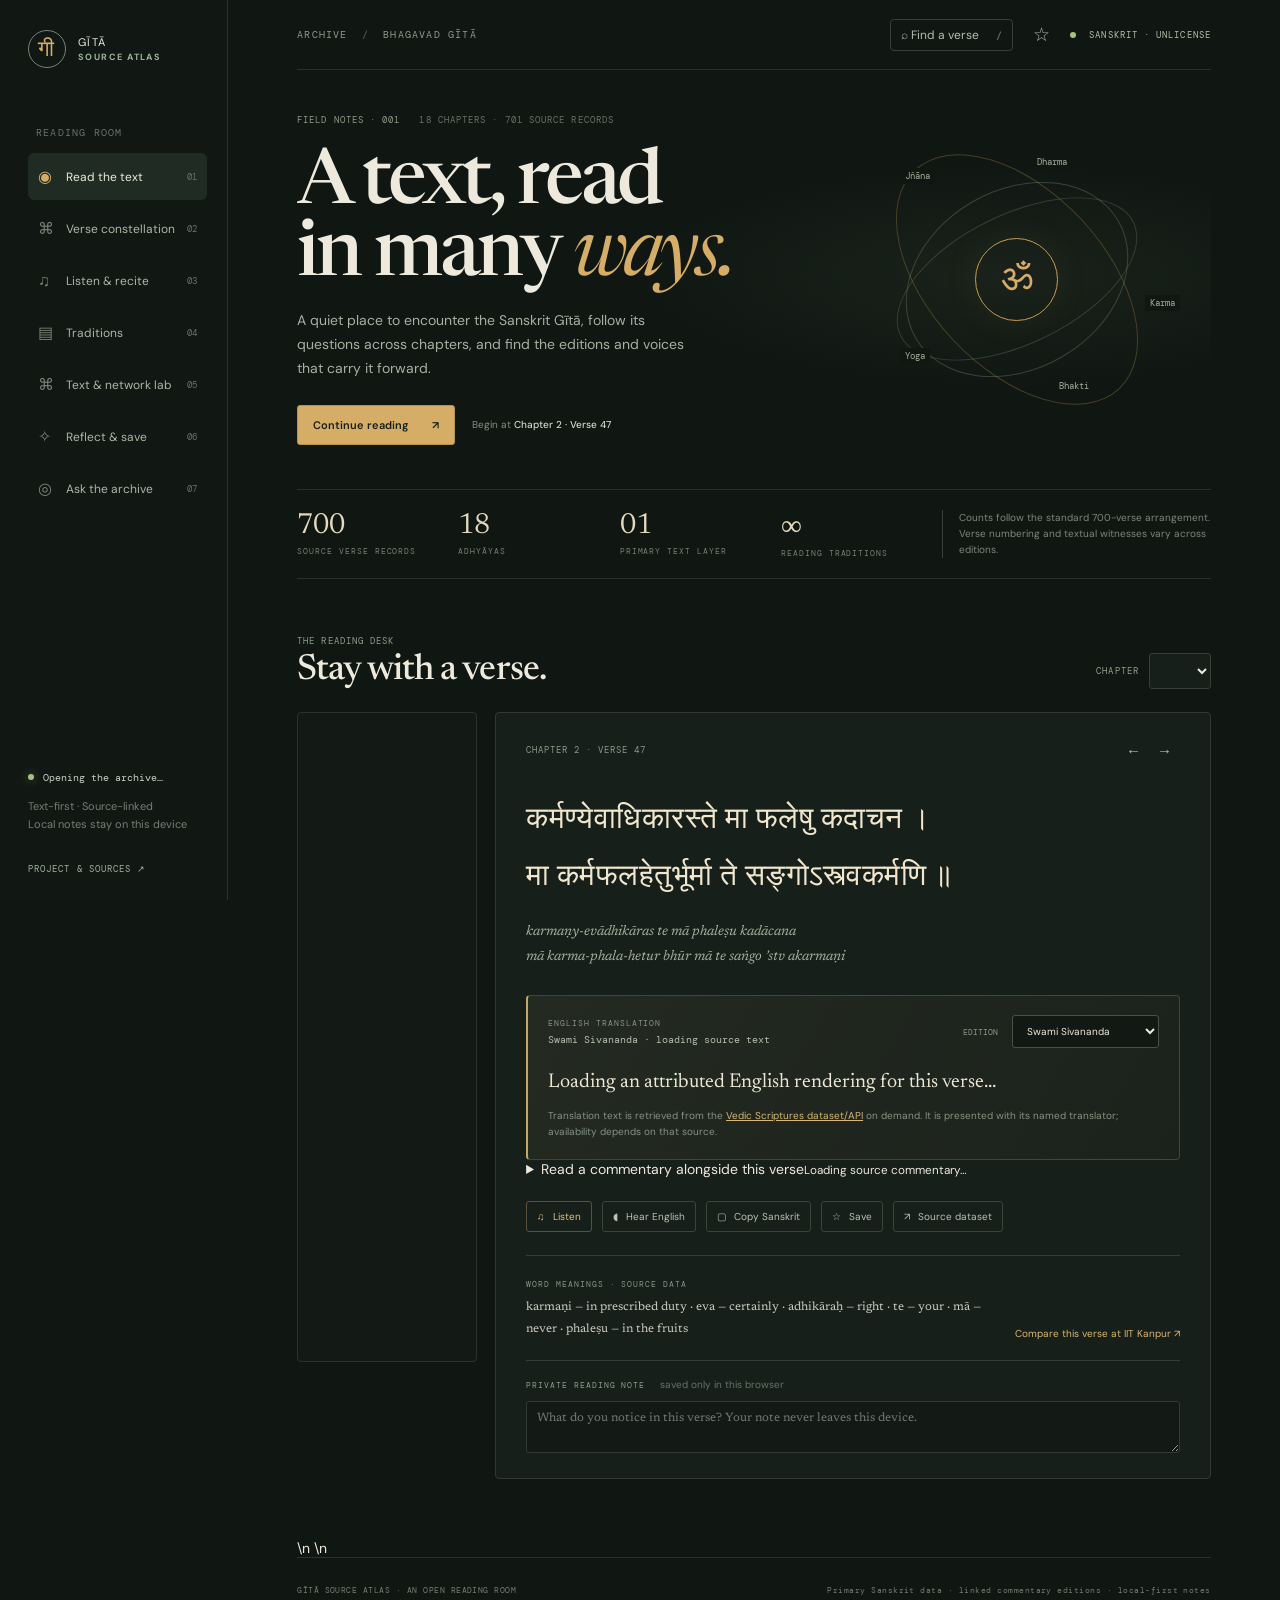
==== index.html @ 74000b76 "Add source-linked commentary alongside verse translations" ====
<!doctype html>
<html lang="en">
<head>
  <meta charset="utf-8"><meta name="viewport" content="width=device-width,initial-scale=1">
  <meta name="theme-color" content="#101713"><meta name="description" content="A source-first, offline-ready reading room for the Bhagavad Gita.">
  <title>Gītā Source Atlas — a reading room for the Bhagavad Gītā</title>
  <link rel="preconnect" href="https://fonts.googleapis.com"><link rel="preconnect" href="https://fonts.gstatic.com" crossorigin>
  <link href="https://fonts.googleapis.com/css2?family=DM+Mono:wght@400;500&family=DM+Sans:wght@400;500;600;700&family=Newsreader:opsz,wght@6..72,400;6..72,500;6..72,600&display=swap" rel="stylesheet">
  <link rel="stylesheet" href="styles.css"><link rel="manifest" href="manifest.webmanifest">
</head>
<body>
  <div class="shell">
    <aside class="rail">
      <a class="brand" href="#top"><span class="brand-mark">गी</span><span>GĪTĀ<br><b>SOURCE ATLAS</b></span></a>
      <div class="rail-caption">READING ROOM</div>
      <nav class="nav" aria-label="Main navigation">
        <button class="nav-item active" data-view="read"><span>◉</span> Read the text <kbd>01</kbd></button>
        <button class="nav-item" data-view="map"><span>⌘</span> Verse constellation <kbd>02</kbd></button>
        <button class="nav-item" data-view="listen"><span>♫</span> Listen & recite <kbd>03</kbd></button>
        <button class="nav-item" data-view="traditions"><span>▤</span> Traditions <kbd>04</kbd></button>
        <button class="nav-item" data-view="lab"><span>⌘</span> Text & network lab <kbd>05</kbd></button><button class="nav-item" data-view="reflect"><span>✧</span> Reflect & save <kbd>06</kbd></button><button class="nav-item" data-view="ask"><span>◎</span> Ask the archive <kbd>07</kbd></button>
      </nav>
      <div class="rail-bottom"><div class="source-status"><span class="status-dot"></span><span id="corpusStatus">Opening the archive…</span></div><p>Text-first · Source-linked<br>Local notes stay on this device</p><a href="https://github.com/ArchivingOut/gita-source-atlas" target="_blank" rel="noreferrer">PROJECT & SOURCES ↗</a></div>
    </aside>
    <main id="top">
      <header class="topbar"><div class="crumb">ARCHIVE <span>/</span> BHAGAVAD GĪTĀ</div><div class="top-actions"><button class="quiet-btn" id="searchOpen">⌕ <span>Find a verse</span><kbd>/</kbd></button><button id="bookmarkTop" class="icon-btn" title="Bookmark verse">☆</button><span class="edition-tag"><i></i> SANSKRIT · UNLICENSE</span></div></header>
      <section class="hero"><div class="hero-copy"><div class="eyebrow"><span>FIELD NOTES · 001</span><span>18 CHAPTERS · 701 SOURCE RECORDS</span></div><h1>A text, read<br>in many <em>ways.</em></h1><p class="intro">A quiet place to encounter the Sanskrit Gītā, follow its questions across chapters, and find the editions and voices that carry it forward.</p><div class="hero-actions"><button class="primary-btn" id="continueBtn">Continue reading <span>↗</span></button><span class="hero-note">Begin at <b>Chapter 2 · Verse 47</b></span></div></div><div class="mandala-wrap" aria-hidden="true"><div class="orbit orbit-a"></div><div class="orbit orbit-b"></div><div class="orbit orbit-c"></div><div class="mandala-core">ॐ</div><span class="orbit-label l1">Dharma</span><span class="orbit-label l2">Yoga</span><span class="orbit-label l3">Karma</span><span class="orbit-label l4">Jñāna</span><span class="orbit-label l5">Bhakti</span></div></section>
      <section class="stats"><div><strong id="verseCount">700</strong><span>SOURCE VERSE RECORDS</span></div><div><strong>18</strong><span>ADHYĀYAS</span></div><div><strong>01</strong><span>PRIMARY TEXT LAYER</span></div><div><strong>∞</strong><span>READING TRADITIONS</span></div><p>Counts follow the standard 700-verse arrangement. Verse numbering and textual witnesses vary across editions.</p></section>
      <section class="workspace view-active" id="view-read"><div class="section-head"><div><div class="eyebrow">THE READING DESK</div><h2>Stay with a verse.</h2></div><div class="select-wrap"><label for="chapterSelect">CHAPTER</label><select id="chapterSelect"></select></div></div>
        <div class="reading-grid"><aside class="verse-list" id="verseList" aria-label="Verses in this chapter"></aside><article class="verse-card"><div class="verse-meta"><span id="verseRef">CHAPTER 2 · VERSE 47</span><div><button id="prevVerse" class="small-arrow" aria-label="Previous verse">←</button><button id="nextVerse" class="small-arrow" aria-label="Next verse">→</button></div></div><div class="verse-sanskrit" id="sanskrit">कर्मण्येवाधिकारस्ते मा फलेषु कदाचन ।<br>मा कर्मफलहेतुर्भूर्मा ते सङ्गोऽस्त्वकर्मणि ॥</div><div class="transliteration" id="transliteration">karmaṇy-evādhikāras te mā phaleṣu kadācana<br>mā karma-phala-hetur bhūr mā te saṅgo ’stv akarmaṇi</div><section class="translation-panel" aria-live="polite"><div class="translation-heading"><div><span class="mini-label">ENGLISH TRANSLATION</span><span id="translationAuthor" class="translation-author">Swami Sivananda · loading source text</span></div><label class="translation-select-label" for="translationSelect">EDITION</label><select id="translationSelect" aria-label="English translation edition"><option value="siva">Swami Sivananda</option><option value="gambir">Swami Gambirananda</option><option value="purohit">Purohit Swami</option><option value="san">S. Sankaranarayan</option><option value="adi">Swami Adidevananda</option><option value="raman">Sri Ramanuja</option><option value="sankar">Sri Shankaracharya</option></select></div><p id="englishTranslation" class="english-translation">Loading an attributed English rendering for this verse…</p><p class="translation-credit">Translation text is retrieved from the <a href="https://github.com/vedicscriptures/bhagavad-gita" target="_blank" rel="noreferrer">Vedic Scriptures dataset/API</a> on demand. It is presented with its named translator; availability depends on that source.</p></section><details class="commentary-panel"><summary><span>Read a commentary alongside this verse</span><small id="commentaryAuthor">Loading source commentary…</small></summary><div id="commentaryText" class="commentary-text">Commentary is loaded from the selected translator’s source record when available.</div></details><div class="verse-tools"><button id="listenVerse" class="tool-btn">♫ <span>Listen</span></button><button id="readEnglish" class="tool-btn">◖ <span>Hear English</span></button><button id="copyVerse" class="tool-btn">▢ <span>Copy Sanskrit</span></button><button id="verseBookmark" class="tool-btn">☆ <span>Save</span></button><a id="sourceVerse" href="https://github.com/gita/gita" target="_blank" rel="noreferrer" class="tool-btn">↗ <span>Source dataset</span></a></div><div class="verse-divider"></div><div class="verse-lower"><div><div class="mini-label">WORD MEANINGS · SOURCE DATA</div><div id="wordMeanings" class="word-meanings">karmaṇi — in prescribed duty · eva — certainly · adhikāraḥ — right · te — your · mā — never · phaleṣu — in the fruits</div></div><a id="compareVerse" class="text-link" href="https://heritage.iitk.ac.in/SBG/2.47" target="_blank" rel="noreferrer">Compare this verse at IIT Kanpur ↗</a></div><div class="note-box"><label for="journal">PRIVATE READING NOTE <span>saved only in this browser</span></label><textarea id="journal" placeholder="What do you notice in this verse? Your note never leaves this device."></textarea></div></article></div>
      </section>
      <section class="workspace" id="view-map"><div class="section-head"><div><div class="eyebrow">A GUIDE, NOT A CLAIM</div><h2>Follow the conversation.</h2></div><div class="map-legend"><i></i> chapter <b></b> selected verse <span>dots preserve source order; no inferred themes</span></div></div><div class="map-panel"><svg id="constellation" viewBox="0 0 900 600" role="img" aria-label="Interactive map of the Gita's eighteen chapters and every loaded verse record"></svg><div class="map-caption"><span>ALL SOURCE VERSE RECORDS · ORDERED BY CHAPTER</span><span>Choose a dot to open that verse</span></div></div><div class="map-cards" id="chapterCards"></div></section>
      <section class="workspace" id="view-listen"><div class="section-head"><div><div class="eyebrow">RECITATION DESK</div><h2>Hear the verse.</h2></div><span class="external-note">Recitations open at their source. Gītā Source Atlas does not rehost recordings.</span></div><div class="listen-layout"><div class="audio-card"><div class="audio-glyph">♫</div><div><div class="mini-label">CURRENT SELECTION · ORIGINAL SANSKRIT RECITATION</div><h3 id="audioHeading">Bhagavad Gītā · 2.47</h3><p id="audioStatus">Audio streams from the cited recitation host; it is not stored in this archive.</p><audio id="verseAudio" controls preload="none" aria-label="Listen to this Bhagavad Gita verse"></audio></div><a id="audioLink" class="primary-btn" target="_blank" rel="noreferrer">Open recitation source ↗</a></div><div class="listen-options"><div><span class="eyebrow">PER-VERSE AUDIO</span><p>Open the verse page at Holy Bhagavad Gita to access its recitation.</p><a id="holyAudio" target="_blank" rel="noreferrer">Open source verse ↗</a></div><div><span class="eyebrow">RECITATION IN YOUR BROWSER</span><p>Use device speech synthesis for a Sanskrit text reading. Pronunciation depends on your installed voice.</p><button id="speakBtn" class="text-link">Read selected Sanskrit aloud ↗</button></div><div><span class="eyebrow">MANTRA & CHANTING</span><p>Mantra collections belong to specific recitation traditions. Explore recordings and catalogues with source attribution.</p><a href="https://archive.org/search?query=bhagavad+gita+recitation" target="_blank" rel="noreferrer">Search Internet Archive ↗</a></div></div></div></section>
      <section class="workspace" id="view-lab">
        <div class="section-head"><div><div class="eyebrow">DIGITAL HUMANITIES · SOURCE DATA</div><h2>Explore the text as data.</h2></div><span class="external-note">Reproducible counts from the archived Sanskrit transcription. Segmentation is computational; it does not replace philological review.</span></div>
        <div class="lab-intro"><div><span class="mini-label">SEARCH THE FULL CORPUS</span><label class="lab-search"><span>⌕</span><input id="labSearch" placeholder="Search Sanskrit, transliteration, or word gloss" autocomplete="off"><select id="labField" aria-label="Search field"><option value="all">All fields</option><option value="sanskrit">Sanskrit</option><option value="transliteration">Transliteration</option><option value="gloss">Word gloss</option></select></label><div id="labResults" class="lab-results" aria-live="polite"></div></div><div class="lab-method"><span class="mini-label">WHAT THESE COUNTS MEAN</span><p>Search checks source Sanskrit, transliteration, and supplied word-meaning fields by exact substring. This chart counts source dictionary headwords before the dash in each supplied gloss entry; it is not an independently lemmatized frequency list. Chapter bars count archived records exactly. No sandhi splitting or inferred grammatical labels are applied.</p><a href="https://sanskrit.uohyd.ac.in/scl/GOLD_DATA/" target="_blank" rel="noreferrer">Explore the University of Hyderabad Sanskrit GOLD data ↗</a></div></div>
        <div class="lab-grid"><article class="lab-card"><div class="mini-label">CORPUS PROFILE · SOURCE VERSE RECORDS</div><div id="chapterBars" class="chapter-bars" role="img" aria-label="Bar chart of source verse records by chapter"></div><div class="lab-footnote">Verse record counts follow gita/gita snapshot; the 13th chapter includes 35 separately numbered records.</div></article><article class="lab-card"><div class="mini-label">FREQUENT SOURCE WORD HEADWORDS</div><div id="termCloud" class="term-cloud"></div><div class="lab-footnote">Based on the source's supplied word meanings; not a Sanskrit lemma frequency list.</div></article></div>
        <div class="section-head network-heading"><div><div class="eyebrow">CURATED READING PATHS</div><h2>A network you can inspect.</h2></div><span class="external-note">Select a concept or verse. Theme-to-verse links are editorial discovery aids.</span></div>
        <div class="network-panel"><svg id="readingNetwork" viewBox="0 0 1000 620" role="img" aria-label="Interactive network of ten reading concepts and linked verse references"></svg><div id="networkDetail" class="network-detail">Choose a concept node to see its linked verses.</div></div>
        <div class="archive-guide"><div class="mini-label">RESEARCH GATEWAYS · OPEN AT THEIR STEWARD</div><div class="archive-guide-grid">
<a href="./data/corpus.json" download><b>Download the complete text snapshot</b><span>701 source records plus chapter metadata as UTF-8 JSON ↓</span></a>
<a href="https://heritage.iitk.ac.in/gitasupersite" target="_blank" rel="noreferrer"><b>Heritage · IIT Kanpur</b><span>Comparative readings, commentaries, translations, scripts and recitations ↗</span></a>
<a href="https://gretil.sub.uni-goettingen.de/" target="_blank" rel="noreferrer"><b>GRETIL · Göttingen</b><span>Machine-readable Sanskrit and Indological e-text catalogue ↗</span></a>
<a href="https://sanskrit.uohyd.ac.in/scl/GOLD_DATA/" target="_blank" rel="noreferrer"><b>Sanskrit GOLD · Hyderabad</b><span>Linguistic annotations and research data for computational study ↗</span></a>
<a href="https://www.uccik.in/" target="_blank" rel="noreferrer"><b>UCCIK · manuscript catalogue</b><span>Searchable union catalogue for Indian knowledge manuscripts ↗</span></a>
<a href="https://ignca.gov.in/online-digital-resources/manuscripts/" target="_blank" rel="noreferrer"><b>IGNCA · manuscript resources</b><span>Catalogue entry point; identify each collection and shelfmark ↗</span></a>
<a href="https://media.unesco.org/sites/default/files/webform/mow001/bhagavadgita-five-select-manuscripts-in-sarada-script.pdf" target="_blank" rel="noreferrer"><b>Śāradā witnesses · UNESCO dossier</b><span>Five selected manuscript witnesses and access notes ↗</span></a>
</div><div class="nlp-links"><span>HYDERABAD SANSKRIT COMPUTATIONAL RESOURCES · EXTERNAL DATA</span><a href="https://sanskrit.uohyd.ac.in/scl/GOLD_DATA/tagged_data.html" target="_blank" rel="noreferrer">POS-tagged corpus and guidelines ↗</a><a href="https://sanskrit.uohyd.ac.in/scl/GOLD_DATA/Dependency.tgz" target="_blank" rel="noreferrer">Dependency analysis package ↗</a><a href="https://sanskrit.uohyd.ac.in/scl/GOLD_DATA/POS.tgz" target="_blank" rel="noreferrer">Part-of-speech package ↗</a><a href="https://sanskrit.uohyd.ac.in/scl/GOLD_DATA/samAsa_WX.txt" target="_blank" rel="noreferrer">Compound (samāsa) data ↗</a><a href="https://sanskrit.uohyd.ac.in/scl/GOLD_DATA/Sandhi_split_parallel_data.txt" target="_blank" rel="noreferrer">Sandhi split parallel data ↗</a></div><p>External datasets may cover more than the Gītā. Check each resource’s text inventory and rights before reuse; no external linguistic annotation is merged into this transcription. Catalogue links are discovery tools, not claims that this project inspected or digitized every witness.</p></div>
      </section>
      <section class="workspace" id="view-traditions"><div class="section-head"><div><div class="eyebrow">EDITION & COMMENTARY PORTALS</div><h2>Read beside other readers.</h2></div><span class="external-note">Linked sources retain their own texts, editorial choices and rights.</span></div><div class="tradition-grid"><a class="tradition-card featured" href="https://heritage.iitk.ac.in/gitasupersite" target="_blank" rel="noreferrer"><span class="card-index">01 / TEXT + COMMENTARY</span><h3>Gītā Supersite</h3><p>IIT Kanpur’s comparative reading environment for Sanskrit text, translations, commentaries and recitation resources.</p><span class="card-link">Visit source ↗</span></a><a class="tradition-card" href="https://github.com/gita/gita" target="_blank" rel="noreferrer"><span class="card-index">02 / OPEN DATA</span><h3>The Gita Initiative</h3><p>Primary Sanskrit verse, transliteration and word meanings. The repository declares the Unlicense for its data.</p><span class="card-link">Inspect dataset ↗</span></a><a class="tradition-card" id="compareTradition" href="https://heritage.iitk.ac.in/SBG/2.47" target="_blank" rel="noreferrer"><span class="card-index">03 / VERSE VIEW</span><h3>Compare this verse</h3><p>Open a verse-level view at the Gītā Supersite. Check the selected verse and available editions there.</p><span class="card-link">Open selected verse ↗</span></a><div class="tradition-card source-note"><span class="card-index">ARCHIVE PRINCIPLE</span><h3>Provenance before paraphrase.</h3><p>Modern translations and commentaries are not copied here without a clear reuse license. Links preserve access to the edition as published by its steward.</p><span class="card-link">Read the source policy in README →</span></div></div><div class="lineage-strip"><span>TEXTUAL NOTE</span><p>The standard Gītā has 700 verses in 18 chapters. Manuscript traditions and printed editions may differ in readings, verse divisions, and numbering. This site presents the dataset’s reading with its source identifier; it does not claim to establish a critical edition.</p></div></section>
      <section class="workspace" id="view-reflect"><div class="section-head"><div><div class="eyebrow">YOUR PRIVATE STUDY SPACE</div><h2>Return to what stayed with you.</h2></div><span class="external-note">Notes and bookmarks live in this browser only.</span></div><div class="reflect-grid"><article class="reflect-card"><span class="mini-label">SAVED VERSES</span><div id="savedVerses" class="saved-verses"></div></article><article class="reflect-card reflect-prompt"><span class="mini-label">A PLACE TO BEGIN</span><h3>What question are you carrying?</h3><p>Open a verse, save it, and write a note beside the Sanskrit and its English translation. Your entries are stored locally on this device.</p><button class="primary-btn" data-view="read">Return to the reading desk ↗</button></article></div></section>\n      <section class="workspace" id="view-ask"><div class="section-head"><div><div class="eyebrow">SOURCE-BOUND CONCORDANCE</div><h2>Ask the archive.</h2></div><span class="external-note">Matches Sanskrit, IAST and source word glosses. Results cite verse references; this tool does not invent answers.</span></div><div class="ask-panel"><label for="askInput" class="mini-label">SEARCH A QUESTION OR CONCEPT</label><form id="askForm"><input id="askInput" placeholder="Try: action, grief, duty, आत्मा, or karma" autocomplete="off"><button class="primary-btn">Find passages ↗</button></form><div id="askResults" class="ask-results" aria-live="polite"><p>Enter a word or phrase to find matching source passages across all 701 records.</p></div><div class="ask-method"><b>How this works</b><span>Transparent lexical retrieval over the archived Sanskrit transcription, its transliteration and the dataset’s supplied glosses. This is not a generative answer or a substitute for commentary.</span></div></div></section>\n      <footer><span>GĪTĀ SOURCE ATLAS · AN OPEN READING ROOM</span><span>Primary Sanskrit data · linked commentary editions · local-first notes</span></footer>
    </main>
  </div>
  <dialog id="searchDialog"><form method="dialog"><button class="close-dialog" aria-label="Close">×</button><label for="searchInput" class="eyebrow">FIND A VERSE · e.g. 2.47</label><input id="searchInput" placeholder="Chapter.Verse or Sanskrit phrase" autocomplete="off"><div id="searchResults"></div><p>Type a chapter and verse, or search the Sanskrit corpus.</p></form></dialog>
  <script src="app.js"></script>
</body></html>
---- styles.css ----
:root{--bg:#101713;--panel:#171f1a;--panel2:#1d2821;--ink:#ede9dd;--muted:#9b9c89;--faint:#626d60;--line:#344036;--gold:#d5ad67;--sage:#9eb49b;--serif:'Newsreader',Georgia,serif;--sans:'DM Sans',sans-serif;--mono:'DM Mono',monospace}*{box-sizing:border-box}body{margin:0;background:var(--bg);color:var(--ink);font-family:var(--sans);font-size:14px}.shell{max-width:1600px;margin:auto;min-height:100vh}.rail{position:fixed;top:0;bottom:0;width:228px;border-right:1px solid #29332b;padding:30px 20px 24px 28px;display:flex;flex-direction:column;background:#111814;z-index:3}.brand{display:flex;gap:12px;align-items:center;color:var(--ink);text-decoration:none;font-size:11px;line-height:1.3;letter-spacing:.13em}.brand b{font-size:9px;color:var(--sage);letter-spacing:.16em}.brand-mark{display:grid;place-items:center;width:38px;height:38px;border:1px solid #76846e;border-radius:50%;font:22px var(--serif);color:var(--gold)}.rail-caption,.eyebrow,.mini-label,.card-index,.crumb,.edition-tag,.map-caption,.stats span,.rail-bottom>a,.note-box label,.select-wrap label,.lineage-strip>span{font:10px var(--mono);letter-spacing:.12em;color:var(--muted)}.rail-caption{margin:58px 0 14px 8px;color:#657467}.nav{display:grid;gap:5px}.nav-item{border:0;background:transparent;color:#adb5a8;text-align:left;padding:13px 10px;border-radius:6px;display:flex;align-items:center;gap:11px;font:12px var(--sans);cursor:pointer}.nav-item>span{font-size:16px;width:17px;color:#758474}.nav-item kbd{margin-left:auto;color:#687367;font:9px var(--mono)}.nav-item.active,.nav-item:hover{background:#202b23;color:var(--ink)}.nav-item.active>span{color:var(--gold)}.rail-bottom{margin-top:auto}.source-status{display:flex;gap:9px;align-items:center;color:#c8d0c4;font:10px var(--mono)}.status-dot{width:6px;height:6px;background:#a7c181;border-radius:50%;box-shadow:0 0 10px #a7c18177}.rail-bottom p{font:11px/1.7 var(--sans);color:#747f73;margin:13px 0 24px}.rail-bottom>a{font-size:9px;color:var(--sage);text-decoration:none}main{margin-left:228px;padding:0 5.4% 0}.topbar{height:70px;display:flex;align-items:center;justify-content:space-between;border-bottom:1px solid #29332b}.crumb{color:#8e9a8d}.crumb span{padding:0 7px;color:#59645a}.top-actions{display:flex;align-items:center;gap:14px}.quiet-btn,.icon-btn,.small-arrow,.tool-btn{background:none;border:0;color:#b4bcaf;cursor:pointer}.quiet-btn{font:12px var(--sans);padding:7px 10px;border:1px solid var(--line);border-radius:4px}.quiet-btn kbd{margin-left:17px;color:#798476;font:10px var(--mono)}.icon-btn{font-size:19px}.edition-tag{font-size:9px;color:#b5bea9}.edition-tag i{display:inline-block;width:6px;height:6px;border-radius:50%;background:#a7c181;margin-right:7px}.hero{min-height:365px;display:grid;grid-template-columns:1.15fr .85fr;align-items:center;border-bottom:1px solid #29332b;position:relative;overflow:hidden}.hero-copy{padding:44px 0 44px}.eyebrow{font-size:9px;color:#8d9a89}.hero .eyebrow{display:flex;gap:19px}.hero .eyebrow span+span{color:#657466}.hero h1{font:500 clamp(48px,6vw,77px)/.94 var(--serif);letter-spacing:-.04em;margin:23px 0 16px}.hero h1 em{color:var(--gold);font-weight:400}.intro{max-width:390px;color:#a7afa1;font:14px/1.7 var(--sans)}.hero-actions{display:flex;align-items:center;gap:17px;margin-top:24px}.primary-btn{display:inline-flex;gap:24px;align-items:center;padding:12px 15px;border:1px solid #b79151;background:var(--gold);color:#172017;text-decoration:none;font:600 11px var(--sans);cursor:pointer;border-radius:3px}.hero-note{font-size:10px;color:#859080}.hero-note b{color:#d6d6c8;font-weight:500}.mandala-wrap{height:310px;position:relative;display:grid;place-items:center}.orbit{position:absolute;border:1px solid #65745d66;border-radius:50%;transform:rotate(-26deg)}.orbit-a{width:260px;height:130px}.orbit-b{width:300px;height:177px;transform:rotate(47deg);border-color:#b18c4a55}.orbit-c{width:180px;height:235px;transform:rotate(60deg);border-color:#83967a55}.mandala-core{display:grid;place-items:center;width:83px;height:83px;border:1px solid #c49b58;border-radius:50%;color:var(--gold);font:38px var(--serif);box-shadow:0 0 38px #c59c4b12}.orbit-label{position:absolute;font:9px var(--mono);color:#a6ae98;background:var(--bg);padding:2px 5px}.l1{top:30px;left:54%}.l2{top:72%;left:20%}.l3{top:55%;right:8%}.l4{top:14%;left:20%}.l5{bottom:13%;right:30%}.stats{min-height:89px;display:grid;grid-template-columns:repeat(4,1fr) 1.8fr;align-items:center;border-bottom:1px solid #29332b;gap:12px}.stats>div{display:grid;gap:5px}.stats strong{font:26px var(--serif);color:#e4d9bd}.stats span{font-size:8px;color:#748072}.stats p{font:10px/1.6 var(--sans);color:#7c877a;border-left:1px solid var(--line);padding-left:16px}.workspace{display:none;padding:56px 0 60px}.workspace.view-active{display:block}.section-head{display:flex;align-items:end;justify-content:space-between;margin-bottom:23px}.section-head h2{font:500 36px var(--serif);letter-spacing:-.025em;margin:6px 0 0}.select-wrap{display:flex;align-items:center;gap:10px}.select-wrap label{font-size:9px}.select-wrap select{background:var(--panel);color:var(--ink);border:1px solid var(--line);padding:9px 30px 9px 10px;font:11px var(--sans);border-radius:3px}.reading-grid{display:grid;grid-template-columns:180px minmax(0,1fr);gap:18px}.verse-list{max-height:650px;overflow:auto;border:1px solid #29332b;border-radius:4px;padding:7px;background:#131a15}.verse-list button{display:flex;justify-content:space-between;width:100%;border:0;background:none;color:#a0a99a;text-align:left;padding:9px 10px;font:11px var(--mono);cursor:pointer;border-radius:3px}.verse-list button:hover,.verse-list button.active{background:#253126;color:var(--gold)}.verse-list button small{font:9px var(--sans);color:#748072}.verse-card{padding:25px 30px;background:var(--panel);border:1px solid #303a31;border-radius:4px}.verse-meta{display:flex;justify-content:space-between;align-items:center;font:9px var(--mono);letter-spacing:.11em;color:#8b9988}.small-arrow{font-size:15px;padding:4px 8px}.verse-sanskrit{font:30px/1.9 var(--serif);color:#f1e7cf;margin:30px 0 13px;letter-spacing:.015em}.transliteration{font:italic 14px/1.8 var(--serif);color:#a5b19e}.verse-tools{display:flex;flex-wrap:wrap;gap:10px;margin-top:23px}.tool-btn{font:10px var(--sans);padding:8px 10px;border:1px solid #3a4439;text-decoration:none;border-radius:3px;color:#bac3b4}.tool-btn:first-child{color:#dfc17e;border-color:#5c5039}.tool-btn span{margin-left:5px}.verse-divider{border-top:1px solid #333d34;margin:23px 0}.verse-lower{display:flex;justify-content:space-between;gap:20px;align-items:end}.mini-label{font-size:8px;color:#879384}.word-meanings{font:12px/1.8 var(--serif);color:#c7c9bb;margin-top:8px}.text-link{border:0;background:none;color:#dbb76f;font:10px var(--sans);cursor:pointer;text-decoration:none;white-space:nowrap}.note-box{border-top:1px solid #333d34;margin-top:20px;padding-top:17px}.note-box label{display:block;font-size:8px;color:#8e9b8b}.note-box label span{font:10px var(--sans);letter-spacing:0;color:#667367;margin-left:9px}.note-box textarea{display:block;resize:vertical;width:100%;min-height:52px;margin-top:10px;background:#131a15;border:1px solid #303b31;border-radius:3px;padding:10px;color:#e8e2d5;font:12px var(--serif)}.map-legend{font:9px var(--mono);color:#8d9a89}.map-legend i,.map-legend b{display:inline-block;width:6px;height:6px;border-radius:50%;background:#9ead91;margin:0 5px}.map-legend b{background:var(--gold)}.map-legend span{margin-left:8px;color:#667367}.map-panel{border:1px solid #303a31;background:radial-gradient(ellipse at 50% 50%,#26342a,#151d17 65%);border-radius:4px;padding:10px}.map-panel svg{width:100%;height:auto;min-height:260px}.map-caption{display:flex;justify-content:space-between;padding:9px 12px 4px;font-size:8px}.chapter-node{cursor:pointer}.chapter-node circle{fill:#26362a;stroke:#8da080;stroke-width:1.2;transition:.2s}.chapter-node:hover circle,.chapter-node.selected circle{fill:#a7834a;stroke:#e1c481;stroke-width:2}.chapter-node text{fill:#e7e6d8;font:10px var(--mono);text-anchor:middle;dominant-baseline:middle;pointer-events:none}.map-edge{stroke:#71806a;stroke-opacity:.25;stroke-width:1}.map-cards{display:grid;grid-template-columns:repeat(6,1fr);gap:8px;margin-top:12px}.map-cards button{background:#19221b;border:1px solid #303a31;color:#c3cabc;padding:11px 10px;text-align:left;cursor:pointer;font:10px/1.5 var(--sans)}.map-cards button b{display:block;font:16px var(--serif);color:var(--gold)}.external-note{max-width:285px;text-align:right;font:10px/1.5 var(--sans);color:#778477}.listen-layout{border:1px solid var(--line);background:var(--panel);padding:25px;border-radius:4px}.audio-card{display:grid;grid-template-columns:70px 1fr auto;gap:20px;align-items:center;padding-bottom:24px;border-bottom:1px solid var(--line)}.audio-glyph{width:58px;height:58px;border:1px solid #98804e;border-radius:50%;display:grid;place-items:center;font:24px var(--serif);color:var(--gold)}.audio-card h3{font:24px var(--serif);margin:6px 0}.audio-card p,.listen-options p{font:11px/1.6 var(--sans);color:#929d8e;margin:6px 0}.audio-card .primary-btn{white-space:nowrap}.listen-options{display:grid;grid-template-columns:repeat(3,1fr);gap:25px;padding-top:22px}.listen-options a{display:inline-block;margin-top:12px;color:#d1b678;font:10px var(--sans);text-decoration:none}.tradition-grid{display:grid;grid-template-columns:repeat(2,1fr);gap:12px}.tradition-card{min-height:205px;background:var(--panel);border:1px solid #303a31;border-radius:4px;padding:21px;text-decoration:none;color:var(--ink);display:flex;flex-direction:column}.tradition-card.featured{border-color:#766341;background:linear-gradient(140deg,#282b20,#1a211a)}.card-index{font-size:8px;color:#a58e60}.tradition-card h3{font:26px var(--serif);margin:16px 0 5px}.tradition-card p{font:12px/1.7 var(--sans);color:#9ca597;max-width:420px;margin:0}.card-link{margin-top:auto;padding-top:16px;font:10px var(--mono);color:#d6b56f}.source-note{background:#141b16}.source-note h3{font-size:23px}.lineage-strip{margin-top:18px;border-left:2px solid #9c8149;padding:5px 16px;display:grid;grid-template-columns:130px 1fr;align-items:start}.lineage-strip>span{padding-top:3px;color:#c1a566;font-size:8px}.lineage-strip p{margin:0;font:12px/1.7 var(--serif);color:#a8afa2}footer{border-top:1px solid #29332b;min-height:64px;display:flex;align-items:center;justify-content:space-between;font:8px var(--mono);letter-spacing:.06em;color:#737f72}dialog{width:min(560px,90vw);margin:15vh auto 0;background:#1b241d;color:var(--ink);border:1px solid #53604f;border-radius:5px;padding:28px;box-shadow:0 30px 120px #000b}dialog::backdrop{background:#050906cc;backdrop-filter:blur(4px)}.close-dialog{float:right;border:0;background:none;color:#d6c9ac;font-size:24px;cursor:pointer}#searchInput{display:block;margin-top:15px;width:100%;background:#111814;color:var(--ink);border:1px solid #424d41;padding:13px;font:14px var(--sans)}#searchResults{max-height:280px;overflow:auto}#searchResults button{width:100%;background:none;border:0;border-bottom:1px solid #343e34;color:#ddd;text-align:left;padding:12px;cursor:pointer;font:12px var(--serif)}dialog form>p{font:10px var(--sans);color:#869083}@media(max-width:1000px){main{padding:0 4%}.rail{width:190px;padding-left:18px}.brand{font-size:10px}main{margin-left:190px}.hero{grid-template-columns:1fr .7fr}.mandala-wrap{transform:scale(.8)}.stats{grid-template-columns:repeat(4,1fr)}.stats p{display:none}}@media(max-width:720px){.rail{position:sticky;top:0;width:100%;height:auto;padding:10px 14px;display:block;border-right:0;border-bottom:1px solid #29332b}.brand{display:none}.rail-caption,.rail-bottom{display:none}.nav{display:flex;overflow-x:auto;gap:3px}.nav-item{white-space:nowrap;padding:10px;font-size:10px}.nav-item kbd{display:none}.nav-item>span{font-size:13px;width:auto}.nav-item.active{background:transparent;color:var(--gold)}main{margin:0;padding:0 17px}.topbar{height:56px}.edition-tag{display:none}.hero{grid-template-columns:1fr;min-height:0}.hero-copy{padding:38px 0 26px}.hero h1{font-size:57px}.mandala-wrap{position:absolute;right:-118px;top:65px;transform:scale(.63);opacity:.55;pointer-events:none}.intro{max-width:300px}.hero-actions{position:relative}.stats{min-height:72px;grid-template-columns:repeat(4,1fr);gap:5px}.stats strong{font-size:21px}.stats span{font-size:7px}.workspace{padding:38px 0}.section-head h2{font-size:30px}.reading-grid{grid-template-columns:1fr}.verse-list{display:flex;max-height:none;overflow:auto;gap:4px}.verse-list button{min-width:78px;display:block;text-align:center}.verse-list button small{display:none}.verse-card{padding:20px 17px}.verse-sanskrit{font-size:23px;margin-top:23px}.verse-lower{display:block}.verse-lower .text-link{margin-top:12px}.map-legend{max-width:140px;line-height:1.7}.map-legend span{display:none}.map-cards{grid-template-columns:repeat(3,1fr)}.listen-options{grid-template-columns:1fr;gap:17px}.audio-card{grid-template-columns:48px 1fr;gap:12px}.audio-glyph{width:44px;height:44px}.audio-card h3{font-size:18px}.audio-card .primary-btn{grid-column:2;width:max-content}.tradition-grid{grid-template-columns:1fr}.lineage-strip{grid-template-columns:1fr;gap:8px}.external-note{max-width:130px;font-size:9px}footer{align-items:flex-start;gap:8px;flex-direction:column;justify-content:center;padding:12px 0}}



/* Source exploration lab */
.lab-intro{display:grid;grid-template-columns:1.3fr .7fr;gap:22px;margin:0 0 22px}
.lab-search{display:flex;align-items:center;gap:12px;margin-top:12px;padding:8px 10px 8px 15px;border:1px solid var(--line,#39443b);border-radius:12px;background:rgba(255,255,255,.025)}
.lab-search>span{font-size:24px;color:#d7b36a}.lab-search input{flex:1;min-width:80px;background:transparent;border:0;color:inherit;font:inherit;outline:none;padding:9px 0}.lab-search select{background:#202921;color:#e6e4d8;border:1px solid #495249;border-radius:8px;padding:9px}
.lab-results{display:grid;grid-template-columns:repeat(2,minmax(0,1fr));gap:8px;margin-top:12px;max-height:350px;overflow:auto}
.lab-result{display:grid;text-align:left;gap:5px;padding:12px;border:1px solid #39443b;border-radius:10px;background:#171f19;color:#e6e4d8;cursor:pointer}.lab-result strong{color:#d7b36a;font:12px 'DM Mono',monospace}.lab-result span{font:15px 'Newsreader',serif}.lab-result small{color:#9ba598;font-size:11px}
.lab-method,.lab-card{padding:20px;border:1px solid #39443b;border-radius:14px;background:rgba(255,255,255,.025)}.lab-method p{font-size:13px;line-height:1.65;color:#abb2a7}.lab-method a,.lab-sources a{color:#d8bd79;font-size:12px}
.lab-grid{display:grid;grid-template-columns:1fr 1fr;gap:16px;margin:18px 0 50px}.lab-card{min-height:260px}.chapter-bars{display:grid;gap:7px;margin-top:18px}.bar-row{display:grid;grid-template-columns:56px 1fr 27px;align-items:center;gap:9px;border:0;background:none;color:#c4c9bd;text-align:left;padding:0;cursor:pointer;font:11px 'DM Mono',monospace}.bar-row i{height:8px;border-radius:10px;background:#242e26;overflow:hidden}.bar-row i b{display:block;height:100%;border-radius:10px}.bar-row strong{font-weight:400;text-align:right}
.lab-footnote{margin-top:17px;color:#879083;font-size:10px;line-height:1.5}.term-cloud{display:flex;flex-wrap:wrap;gap:8px;margin-top:19px}.term-chip{display:flex;gap:8px;align-items:center;border:1px solid #414b41;border-radius:999px;background:#202820;color:#d7ddce;padding:8px 10px;cursor:pointer;font:12px 'DM Sans',sans-serif}.term-chip small{color:#d7b36a;font:10px 'DM Mono',monospace}
.network-heading{margin-top:38px}.network-panel{border:1px solid #39443b;border-radius:16px;background:radial-gradient(ellipse at center,#202a22 0%,#141a16 70%);padding:12px;overflow:hidden}.network-panel svg{display:block;width:100%;height:auto;min-height:360px}.network-edge{stroke-width:1;stroke-opacity:.32}.network-theme,.network-verse{cursor:pointer}.network-theme circle{stroke:#f5efd7;stroke-opacity:.6;stroke-width:1}.network-theme text{fill:#ece8d9;text-anchor:middle;font:12px 'DM Sans',sans-serif}.network-verse circle{fill:#202820;stroke:#baaa7a;stroke-width:1}.network-verse text{fill:#eee8d4;text-anchor:middle;font:9px 'DM Mono',monospace}.network-theme:hover circle,.network-verse:hover circle{stroke:#fff;stroke-width:2}.network-detail{display:flex;align-items:center;flex-wrap:wrap;gap:6px;padding:12px 16px;border-top:1px solid #374137;color:#aeb7a9;font-size:12px}.network-detail strong{color:#e4d5a8}.network-ref{border:1px solid #505846;border-radius:8px;background:#222a22;color:#e1c889;padding:6px 9px;cursor:pointer;font:11px 'DM Mono',monospace}.lab-sources{display:flex;flex-wrap:wrap;gap:20px;margin:16px 0 0}
@media(max-width:850px){.lab-intro,.lab-grid{grid-template-columns:1fr}.lab-results{grid-template-columns:1fr}.network-panel svg{min-height:260px}}

.archive-guide{margin-top:25px;padding:20px;border:1px solid #39443b;border-radius:14px;background:rgba(255,255,255,.025)}.archive-guide-grid{display:grid;grid-template-columns:repeat(3,minmax(0,1fr));gap:9px;margin-top:14px}.archive-guide-grid a{display:grid;gap:7px;padding:14px;border:1px solid #39443b;border-radius:10px;color:#e4e7db;text-decoration:none;background:#171f19}.archive-guide-grid a:hover{border-color:#a79159}.archive-guide-grid b{font:13px 'DM Sans',sans-serif;color:#e4d5a8}.archive-guide-grid span,.archive-guide>p{font-size:11px;line-height:1.5;color:#9da79a}.archive-guide>p{margin:14px 0 0}@media(max-width:850px){.archive-guide-grid{grid-template-columns:1fr 1fr}}@media(max-width:520px){.archive-guide-grid{grid-template-columns:1fr}}

.nlp-links{display:flex;align-items:center;flex-wrap:wrap;gap:8px;margin-top:18px;padding-top:14px;border-top:1px solid #39443b}.nlp-links>span{width:100%;color:#9da79a;font:10px 'DM Mono',monospace;letter-spacing:.08em}.nlp-links a{padding:7px 9px;border:1px solid #424c41;border-radius:7px;color:#d6c58e;text-decoration:none;font-size:11px}.nlp-links a:hover{border-color:#a79159}.archive-guide>p{line-height:1.55}

/* English editions, recitation and study flows */
.translation-panel{margin-top:25px;padding:19px 20px;border:1px solid #41453a;border-left:2px solid #c9a55e;border-radius:4px;background:linear-gradient(120deg,#242a21,#1b221c)}
.translation-heading{display:flex;align-items:center;justify-content:space-between;gap:14px;flex-wrap:wrap}
.translation-heading>div{display:grid;gap:5px}.translation-author{font:10px var(--mono);color:#b6bdab}
.translation-select-label{margin-left:auto;font:8px var(--mono);color:#899586}
#translationSelect{max-width:220px;background:#121914;color:#eee9dc;border:1px solid #4a5144;padding:8px 10px;border-radius:3px;font:10px var(--sans)}
.english-translation{font:20px/1.65 var(--serif);color:#eee8d7;max-width:780px;margin:18px 0 9px}
.translation-credit{font:10px/1.6 var(--sans);color:#879184;margin:0}.translation-credit a{color:#d5b875}
#verseAudio{display:block;width:min(100%,540px);height:38px;margin-top:12px;accent-color:#bb9651}
.audio-card{grid-template-columns:58px minmax(0,1fr) auto}.audio-card>div:nth-child(2){min-width:0}
.reflect-grid{display:grid;grid-template-columns:1.25fr .75fr;gap:14px}
.reflect-card,.ask-panel{border:1px solid #303a31;background:var(--panel);border-radius:4px;padding:22px}
.saved-verses{display:grid;grid-template-columns:repeat(2,minmax(0,1fr));gap:9px;margin-top:14px}
.saved-verse,.ask-result{display:grid;gap:9px;text-align:left;background:#141b16;border:1px solid #354036;color:#d9ded3;padding:14px;cursor:pointer}
.saved-verse:hover,.ask-result:hover{border-color:#b69a5c}.saved-verse strong,.ask-ref{font:11px var(--mono);color:#d6b66e}.saved-verse span,.ask-sanskrit{font:16px/1.7 var(--serif);color:#eee6d3}.saved-verse small,.ask-result small{font:10px/1.6 var(--sans);color:#9ca597}.saved-verse small{color:#d4bb7b}
.reflect-prompt h3{font:25px var(--serif);margin:22px 0 8px}.reflect-prompt p,.ask-method span{font:12px/1.7 var(--sans);color:#9ca597}
.empty-state{font:12px/1.7 var(--sans);color:#929d8e;padding:12px 0}
.ask-panel{max-width:920px}.ask-panel>label{display:block}
#askForm{display:flex;gap:10px;margin:13px 0 18px}
#askInput{flex:1;min-width:0;background:#121914;color:var(--ink);border:1px solid #414b40;padding:13px 14px;font:13px var(--sans);border-radius:3px}
.ask-results{display:grid;grid-template-columns:repeat(2,minmax(0,1fr));gap:9px}
.ask-results>p{grid-column:1/-1;font:12px/1.7 var(--sans);color:#929d8e}
.ask-result b{font:9px var(--mono);color:#d6b66e;font-weight:400}
.ask-method{display:grid;gap:5px;margin-top:20px;padding-top:14px;border-top:1px solid #333d34}.ask-method b{font:10px var(--mono);color:#d6c28e}
.nav-item{transition:background .18s,color .18s,border-color .18s}.nav-item:hover{background:#202a22;color:#ead8ae}
.hero{background:radial-gradient(ellipse at 77% 49%,#28322666,transparent 38%)}
.stats strong{font-size:29px}
@media(max-width:800px){.reflect-grid{grid-template-columns:1fr}.saved-verses,.ask-results{grid-template-columns:1fr}.translation-panel{padding:15px}.english-translation{font-size:18px}.audio-card{grid-template-columns:46px 1fr}.audio-card>.primary-btn{grid-column:2;width:max-content}.ask-panel{padding:16px}}
@media(max-width:520px){#askForm{flex-direction:column}.translation-select-label{margin-left:0}}
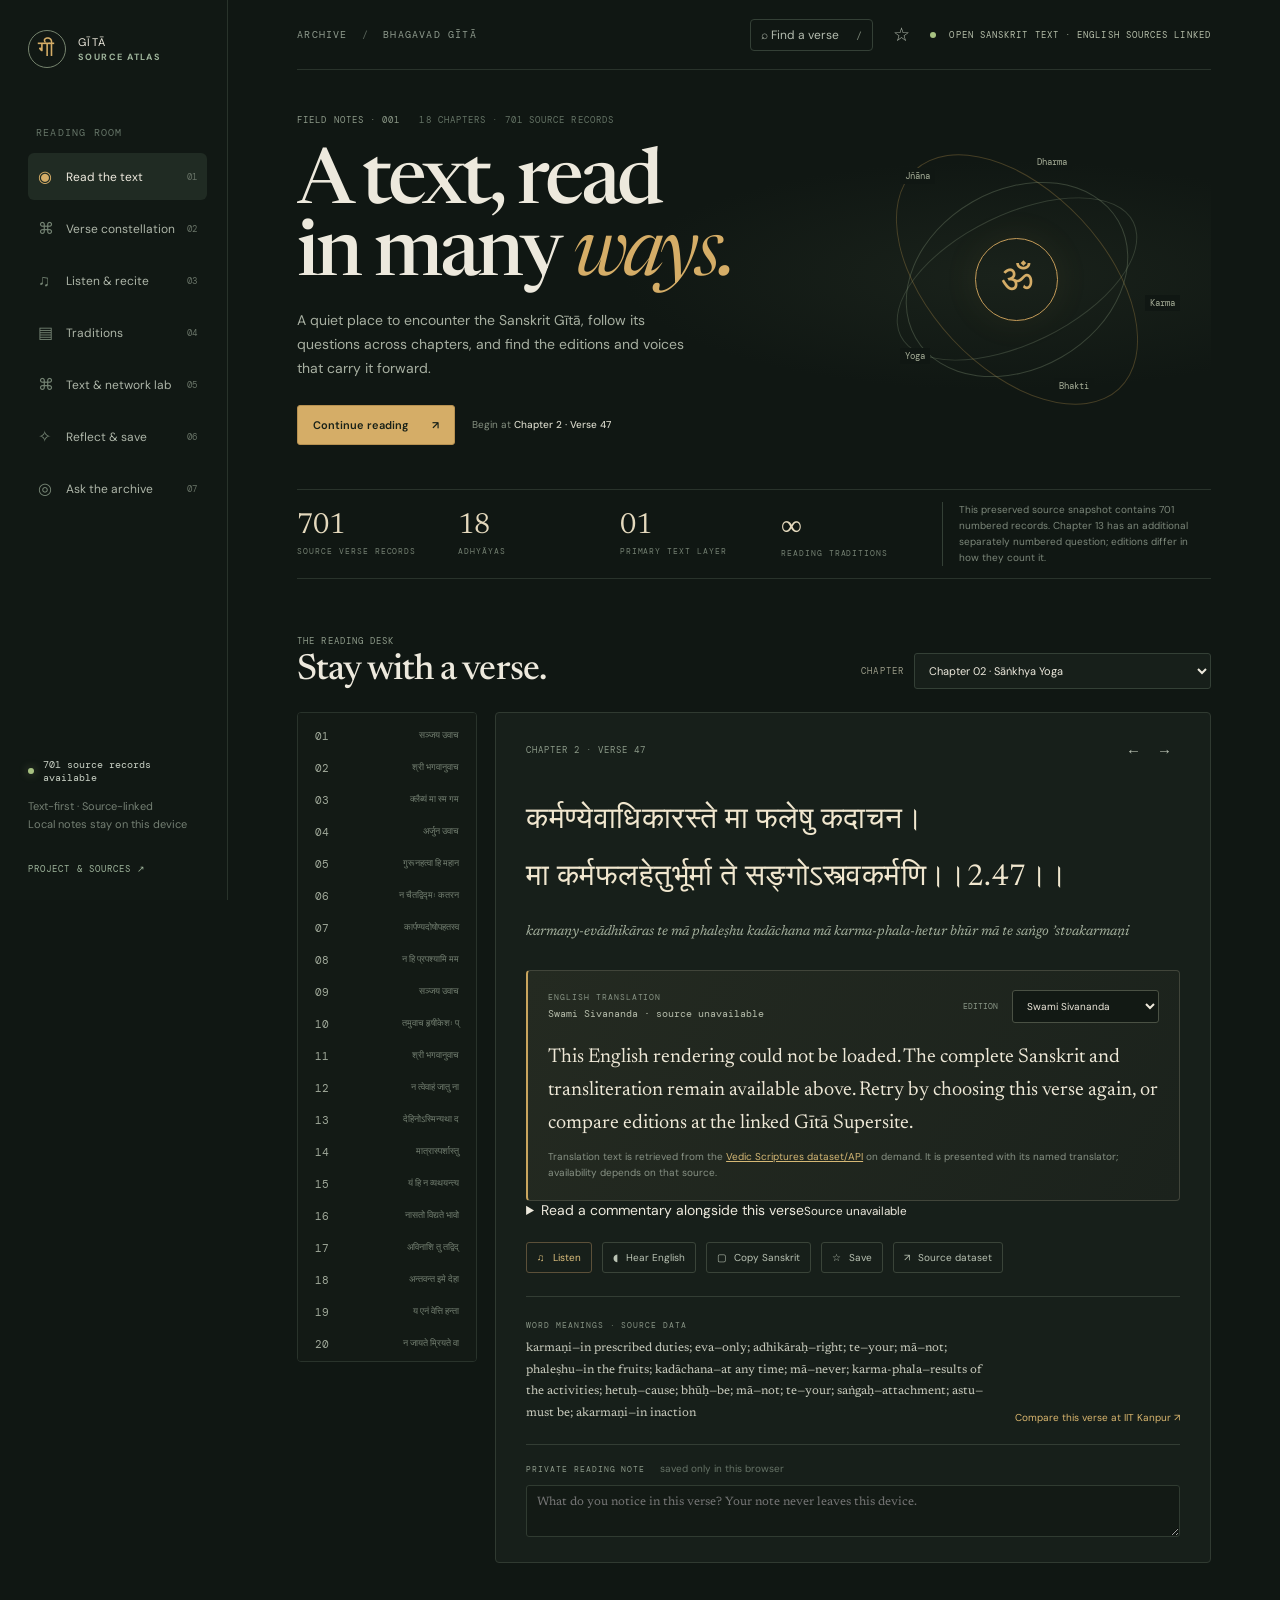
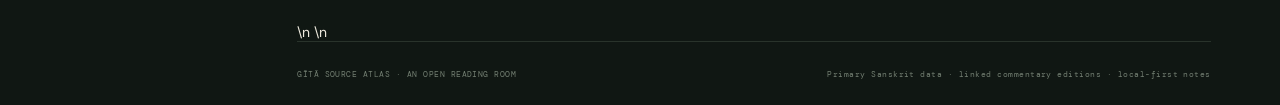
==== commit f71a0184: "Clarify Sanskrit and translation source labels" ====
--- a/index.html
+++ b/index.html
@@ -23,7 +23,7 @@
       <div class="rail-bottom"><div class="source-status"><span class="status-dot"></span><span id="corpusStatus">Opening the archive…</span></div><p>Text-first · Source-linked<br>Local notes stay on this device</p><a href="https://github.com/ArchivingOut/gita-source-atlas" target="_blank" rel="noreferrer">PROJECT & SOURCES ↗</a></div>
     </aside>
     <main id="top">
-      <header class="topbar"><div class="crumb">ARCHIVE <span>/</span> BHAGAVAD GĪTĀ</div><div class="top-actions"><button class="quiet-btn" id="searchOpen">⌕ <span>Find a verse</span><kbd>/</kbd></button><button id="bookmarkTop" class="icon-btn" title="Bookmark verse">☆</button><span class="edition-tag"><i></i> SANSKRIT · UNLICENSE</span></div></header>
+      <header class="topbar"><div class="crumb">ARCHIVE <span>/</span> BHAGAVAD GĪTĀ</div><div class="top-actions"><button class="quiet-btn" id="searchOpen">⌕ <span>Find a verse</span><kbd>/</kbd></button><button id="bookmarkTop" class="icon-btn" title="Bookmark verse">☆</button><span class="edition-tag"><i></i> OPEN SANSKRIT TEXT · ENGLISH SOURCES LINKED</span></div></header>
       <section class="hero"><div class="hero-copy"><div class="eyebrow"><span>FIELD NOTES · 001</span><span>18 CHAPTERS · 701 SOURCE RECORDS</span></div><h1>A text, read<br>in many <em>ways.</em></h1><p class="intro">A quiet place to encounter the Sanskrit Gītā, follow its questions across chapters, and find the editions and voices that carry it forward.</p><div class="hero-actions"><button class="primary-btn" id="continueBtn">Continue reading <span>↗</span></button><span class="hero-note">Begin at <b>Chapter 2 · Verse 47</b></span></div></div><div class="mandala-wrap" aria-hidden="true"><div class="orbit orbit-a"></div><div class="orbit orbit-b"></div><div class="orbit orbit-c"></div><div class="mandala-core">ॐ</div><span class="orbit-label l1">Dharma</span><span class="orbit-label l2">Yoga</span><span class="orbit-label l3">Karma</span><span class="orbit-label l4">Jñāna</span><span class="orbit-label l5">Bhakti</span></div></section>
       <section class="stats"><div><strong id="verseCount">700</strong><span>SOURCE VERSE RECORDS</span></div><div><strong>18</strong><span>ADHYĀYAS</span></div><div><strong>01</strong><span>PRIMARY TEXT LAYER</span></div><div><strong>∞</strong><span>READING TRADITIONS</span></div><p>Counts follow the standard 700-verse arrangement. Verse numbering and textual witnesses vary across editions.</p></section>
       <section class="workspace view-active" id="view-read"><div class="section-head"><div><div class="eyebrow">THE READING DESK</div><h2>Stay with a verse.</h2></div><div class="select-wrap"><label for="chapterSelect">CHAPTER</label><select id="chapterSelect"></select></div></div>
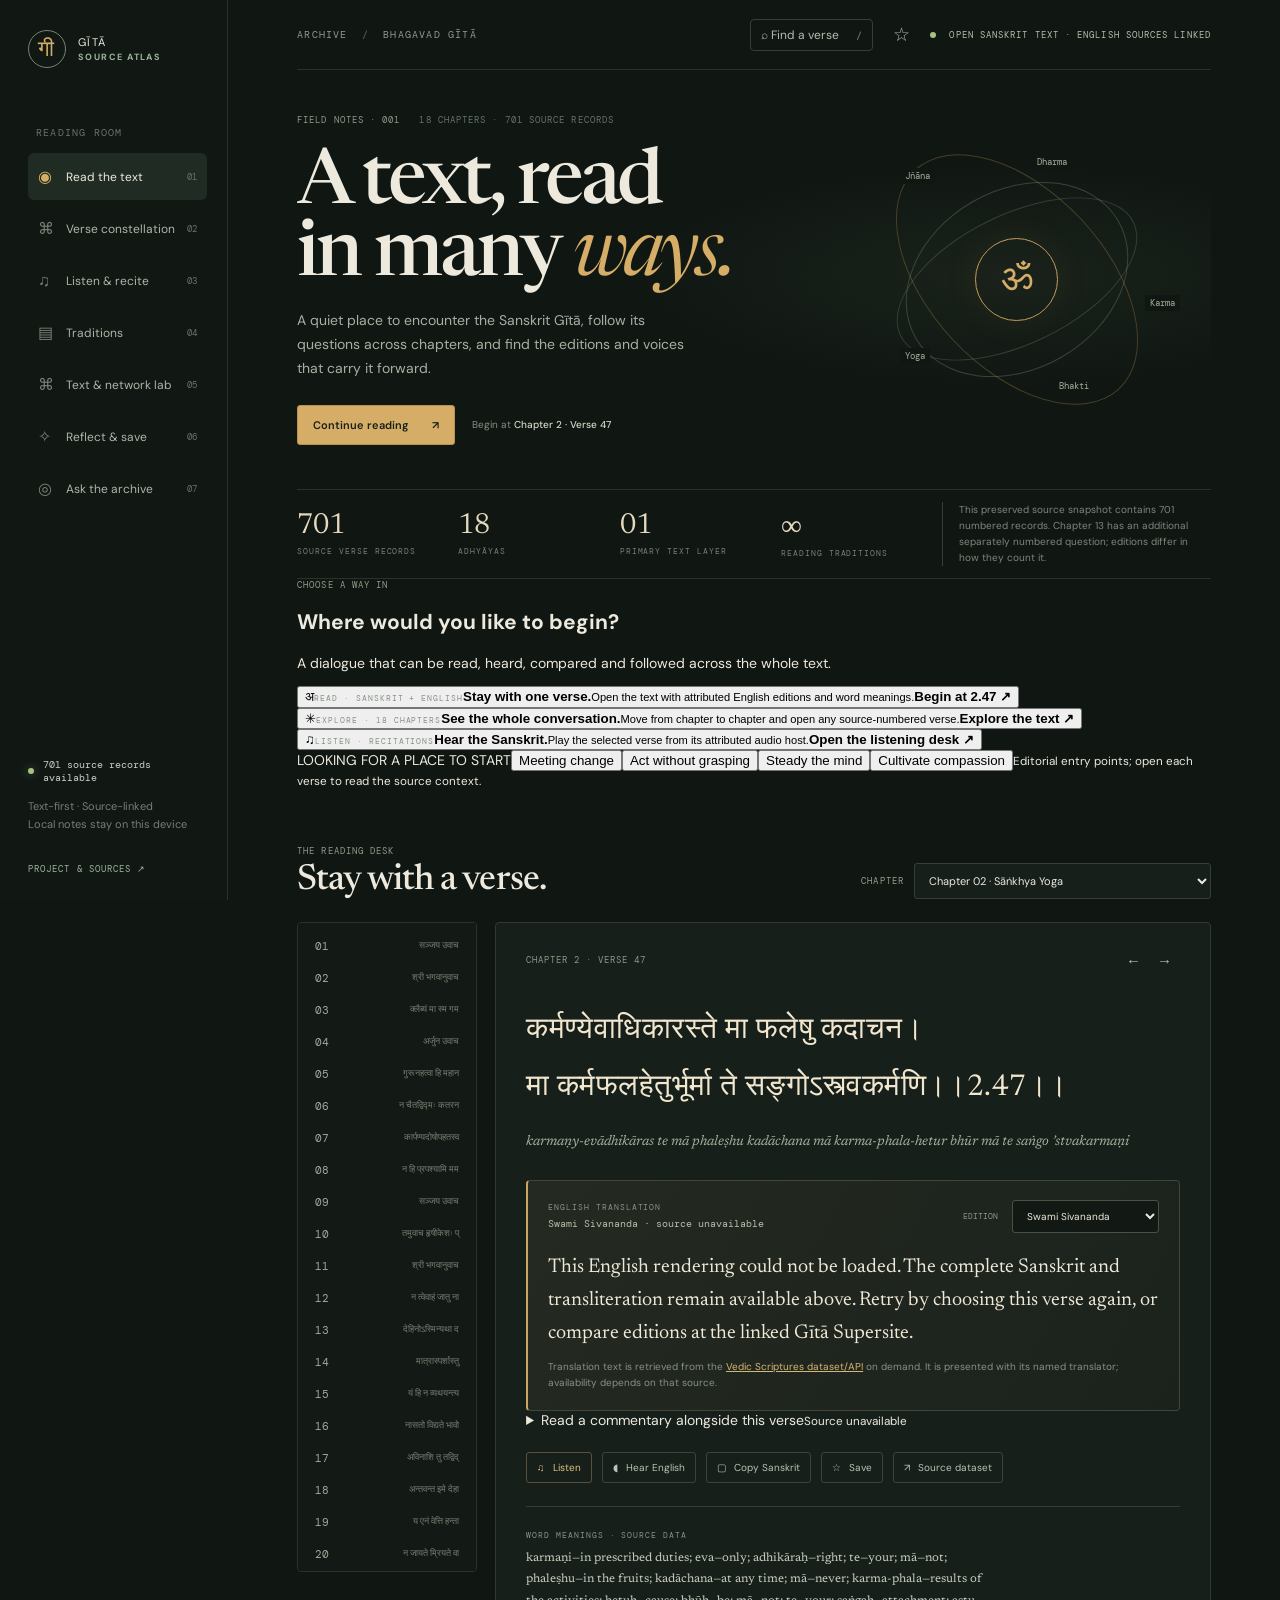
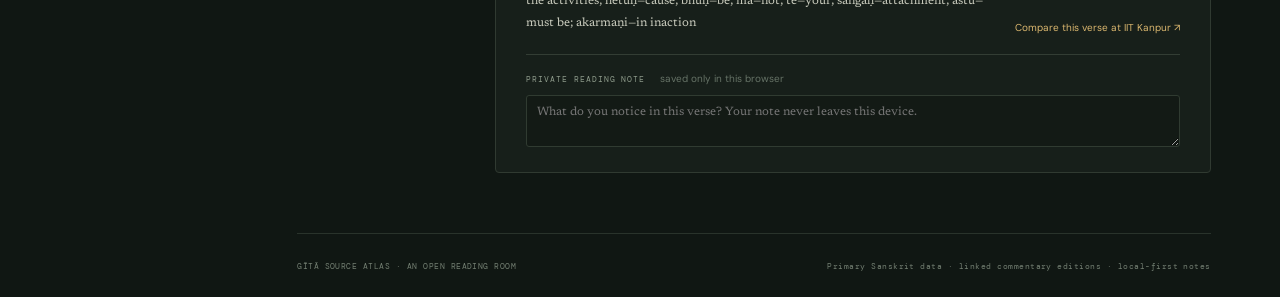
==== commit 24446ac4: "Add guided entry paths and clean home layout markers" ====
--- a/index.html
+++ b/index.html
@@ -6,7 +6,7 @@
   <title>Gītā Source Atlas — a reading room for the Bhagavad Gītā</title>
   <link rel="preconnect" href="https://fonts.googleapis.com"><link rel="preconnect" href="https://fonts.gstatic.com" crossorigin>
   <link href="https://fonts.googleapis.com/css2?family=DM+Mono:wght@400;500&family=DM+Sans:wght@400;500;600;700&family=Newsreader:opsz,wght@6..72,400;6..72,500;6..72,600&display=swap" rel="stylesheet">
-  <link rel="stylesheet" href="styles.css"><link rel="manifest" href="manifest.webmanifest">
+  <link rel="stylesheet" href="styles.css?v=20261109-bilingual-1"><link rel="manifest" href="manifest.webmanifest">
 </head>
 <body>
   <div class="shell">
@@ -26,7 +26,7 @@
       <header class="topbar"><div class="crumb">ARCHIVE <span>/</span> BHAGAVAD GĪTĀ</div><div class="top-actions"><button class="quiet-btn" id="searchOpen">⌕ <span>Find a verse</span><kbd>/</kbd></button><button id="bookmarkTop" class="icon-btn" title="Bookmark verse">☆</button><span class="edition-tag"><i></i> OPEN SANSKRIT TEXT · ENGLISH SOURCES LINKED</span></div></header>
       <section class="hero"><div class="hero-copy"><div class="eyebrow"><span>FIELD NOTES · 001</span><span>18 CHAPTERS · 701 SOURCE RECORDS</span></div><h1>A text, read<br>in many <em>ways.</em></h1><p class="intro">A quiet place to encounter the Sanskrit Gītā, follow its questions across chapters, and find the editions and voices that carry it forward.</p><div class="hero-actions"><button class="primary-btn" id="continueBtn">Continue reading <span>↗</span></button><span class="hero-note">Begin at <b>Chapter 2 · Verse 47</b></span></div></div><div class="mandala-wrap" aria-hidden="true"><div class="orbit orbit-a"></div><div class="orbit orbit-b"></div><div class="orbit orbit-c"></div><div class="mandala-core">ॐ</div><span class="orbit-label l1">Dharma</span><span class="orbit-label l2">Yoga</span><span class="orbit-label l3">Karma</span><span class="orbit-label l4">Jñāna</span><span class="orbit-label l5">Bhakti</span></div></section>
       <section class="stats"><div><strong id="verseCount">700</strong><span>SOURCE VERSE RECORDS</span></div><div><strong>18</strong><span>ADHYĀYAS</span></div><div><strong>01</strong><span>PRIMARY TEXT LAYER</span></div><div><strong>∞</strong><span>READING TRADITIONS</span></div><p>Counts follow the standard 700-verse arrangement. Verse numbering and textual witnesses vary across editions.</p></section>
-      <section class="workspace view-active" id="view-read"><div class="section-head"><div><div class="eyebrow">THE READING DESK</div><h2>Stay with a verse.</h2></div><div class="select-wrap"><label for="chapterSelect">CHAPTER</label><select id="chapterSelect"></select></div></div>
+      <section class="home-discover"><div class="discover-intro"><div><div class="eyebrow">CHOOSE A WAY IN</div><h2>Where would you like to begin?</h2></div><p>A dialogue that can be read, heard, compared and followed across the whole text.</p></div><div class="discover-grid"><button class="discover-card" data-open-ref="2.47"><span class="discover-mark">अ</span><span class="mini-label">READ · SANSKRIT + ENGLISH</span><strong>Stay with one verse.</strong><small>Open the text with attributed English editions and word meanings.</small><b>Begin at 2.47 ↗</b></button><button class="discover-card" data-view="map"><span class="discover-mark">✳</span><span class="mini-label">EXPLORE · 18 CHAPTERS</span><strong>See the whole conversation.</strong><small>Move from chapter to chapter and open any source-numbered verse.</small><b>Explore the text ↗</b></button><button class="discover-card" data-view="listen"><span class="discover-mark">♫</span><span class="mini-label">LISTEN · RECITATIONS</span><strong>Hear the Sanskrit.</strong><small>Play the selected verse from its attributed audio host.</small><b>Open the listening desk ↗</b></button></div><div class="situation-row"><span>LOOKING FOR A PLACE TO START</span><button data-open-ref="2.14">Meeting change</button><button data-open-ref="2.47">Act without grasping</button><button data-open-ref="6.5">Steady the mind</button><button data-open-ref="12.13">Cultivate compassion</button><small>Editorial entry points; open each verse to read the source context.</small></div></section><section class="workspace view-active" id="view-read"><div class="section-head"><div><div class="eyebrow">THE READING DESK</div><h2>Stay with a verse.</h2></div><div class="select-wrap"><label for="chapterSelect">CHAPTER</label><select id="chapterSelect"></select></div></div>
         <div class="reading-grid"><aside class="verse-list" id="verseList" aria-label="Verses in this chapter"></aside><article class="verse-card"><div class="verse-meta"><span id="verseRef">CHAPTER 2 · VERSE 47</span><div><button id="prevVerse" class="small-arrow" aria-label="Previous verse">←</button><button id="nextVerse" class="small-arrow" aria-label="Next verse">→</button></div></div><div class="verse-sanskrit" id="sanskrit">कर्मण्येवाधिकारस्ते मा फलेषु कदाचन ।<br>मा कर्मफलहेतुर्भूर्मा ते सङ्गोऽस्त्वकर्मणि ॥</div><div class="transliteration" id="transliteration">karmaṇy-evādhikāras te mā phaleṣu kadācana<br>mā karma-phala-hetur bhūr mā te saṅgo ’stv akarmaṇi</div><section class="translation-panel" aria-live="polite"><div class="translation-heading"><div><span class="mini-label">ENGLISH TRANSLATION</span><span id="translationAuthor" class="translation-author">Swami Sivananda · loading source text</span></div><label class="translation-select-label" for="translationSelect">EDITION</label><select id="translationSelect" aria-label="English translation edition"><option value="siva">Swami Sivananda</option><option value="gambir">Swami Gambirananda</option><option value="purohit">Purohit Swami</option><option value="san">S. Sankaranarayan</option><option value="adi">Swami Adidevananda</option><option value="raman">Sri Ramanuja</option><option value="sankar">Sri Shankaracharya</option></select></div><p id="englishTranslation" class="english-translation">Loading an attributed English rendering for this verse…</p><p class="translation-credit">Translation text is retrieved from the <a href="https://github.com/vedicscriptures/bhagavad-gita" target="_blank" rel="noreferrer">Vedic Scriptures dataset/API</a> on demand. It is presented with its named translator; availability depends on that source.</p></section><details class="commentary-panel"><summary><span>Read a commentary alongside this verse</span><small id="commentaryAuthor">Loading source commentary…</small></summary><div id="commentaryText" class="commentary-text">Commentary is loaded from the selected translator’s source record when available.</div></details><div class="verse-tools"><button id="listenVerse" class="tool-btn">♫ <span>Listen</span></button><button id="readEnglish" class="tool-btn">◖ <span>Hear English</span></button><button id="copyVerse" class="tool-btn">▢ <span>Copy Sanskrit</span></button><button id="verseBookmark" class="tool-btn">☆ <span>Save</span></button><a id="sourceVerse" href="https://github.com/gita/gita" target="_blank" rel="noreferrer" class="tool-btn">↗ <span>Source dataset</span></a></div><div class="verse-divider"></div><div class="verse-lower"><div><div class="mini-label">WORD MEANINGS · SOURCE DATA</div><div id="wordMeanings" class="word-meanings">karmaṇi — in prescribed duty · eva — certainly · adhikāraḥ — right · te — your · mā — never · phaleṣu — in the fruits</div></div><a id="compareVerse" class="text-link" href="https://heritage.iitk.ac.in/SBG/2.47" target="_blank" rel="noreferrer">Compare this verse at IIT Kanpur ↗</a></div><div class="note-box"><label for="journal">PRIVATE READING NOTE <span>saved only in this browser</span></label><textarea id="journal" placeholder="What do you notice in this verse? Your note never leaves this device."></textarea></div></article></div>
       </section>
       <section class="workspace" id="view-map"><div class="section-head"><div><div class="eyebrow">A GUIDE, NOT A CLAIM</div><h2>Follow the conversation.</h2></div><div class="map-legend"><i></i> chapter <b></b> selected verse <span>dots preserve source order; no inferred themes</span></div></div><div class="map-panel"><svg id="constellation" viewBox="0 0 900 600" role="img" aria-label="Interactive map of the Gita's eighteen chapters and every loaded verse record"></svg><div class="map-caption"><span>ALL SOURCE VERSE RECORDS · ORDERED BY CHAPTER</span><span>Choose a dot to open that verse</span></div></div><div class="map-cards" id="chapterCards"></div></section>
@@ -48,10 +48,12 @@
 </div><div class="nlp-links"><span>HYDERABAD SANSKRIT COMPUTATIONAL RESOURCES · EXTERNAL DATA</span><a href="https://sanskrit.uohyd.ac.in/scl/GOLD_DATA/tagged_data.html" target="_blank" rel="noreferrer">POS-tagged corpus and guidelines ↗</a><a href="https://sanskrit.uohyd.ac.in/scl/GOLD_DATA/Dependency.tgz" target="_blank" rel="noreferrer">Dependency analysis package ↗</a><a href="https://sanskrit.uohyd.ac.in/scl/GOLD_DATA/POS.tgz" target="_blank" rel="noreferrer">Part-of-speech package ↗</a><a href="https://sanskrit.uohyd.ac.in/scl/GOLD_DATA/samAsa_WX.txt" target="_blank" rel="noreferrer">Compound (samāsa) data ↗</a><a href="https://sanskrit.uohyd.ac.in/scl/GOLD_DATA/Sandhi_split_parallel_data.txt" target="_blank" rel="noreferrer">Sandhi split parallel data ↗</a></div><p>External datasets may cover more than the Gītā. Check each resource’s text inventory and rights before reuse; no external linguistic annotation is merged into this transcription. Catalogue links are discovery tools, not claims that this project inspected or digitized every witness.</p></div>
       </section>
       <section class="workspace" id="view-traditions"><div class="section-head"><div><div class="eyebrow">EDITION & COMMENTARY PORTALS</div><h2>Read beside other readers.</h2></div><span class="external-note">Linked sources retain their own texts, editorial choices and rights.</span></div><div class="tradition-grid"><a class="tradition-card featured" href="https://heritage.iitk.ac.in/gitasupersite" target="_blank" rel="noreferrer"><span class="card-index">01 / TEXT + COMMENTARY</span><h3>Gītā Supersite</h3><p>IIT Kanpur’s comparative reading environment for Sanskrit text, translations, commentaries and recitation resources.</p><span class="card-link">Visit source ↗</span></a><a class="tradition-card" href="https://github.com/gita/gita" target="_blank" rel="noreferrer"><span class="card-index">02 / OPEN DATA</span><h3>The Gita Initiative</h3><p>Primary Sanskrit verse, transliteration and word meanings. The repository declares the Unlicense for its data.</p><span class="card-link">Inspect dataset ↗</span></a><a class="tradition-card" id="compareTradition" href="https://heritage.iitk.ac.in/SBG/2.47" target="_blank" rel="noreferrer"><span class="card-index">03 / VERSE VIEW</span><h3>Compare this verse</h3><p>Open a verse-level view at the Gītā Supersite. Check the selected verse and available editions there.</p><span class="card-link">Open selected verse ↗</span></a><div class="tradition-card source-note"><span class="card-index">ARCHIVE PRINCIPLE</span><h3>Provenance before paraphrase.</h3><p>Modern translations and commentaries are not copied here without a clear reuse license. Links preserve access to the edition as published by its steward.</p><span class="card-link">Read the source policy in README →</span></div></div><div class="lineage-strip"><span>TEXTUAL NOTE</span><p>The standard Gītā has 700 verses in 18 chapters. Manuscript traditions and printed editions may differ in readings, verse divisions, and numbering. This site presents the dataset’s reading with its source identifier; it does not claim to establish a critical edition.</p></div></section>
-      <section class="workspace" id="view-reflect"><div class="section-head"><div><div class="eyebrow">YOUR PRIVATE STUDY SPACE</div><h2>Return to what stayed with you.</h2></div><span class="external-note">Notes and bookmarks live in this browser only.</span></div><div class="reflect-grid"><article class="reflect-card"><span class="mini-label">SAVED VERSES</span><div id="savedVerses" class="saved-verses"></div></article><article class="reflect-card reflect-prompt"><span class="mini-label">A PLACE TO BEGIN</span><h3>What question are you carrying?</h3><p>Open a verse, save it, and write a note beside the Sanskrit and its English translation. Your entries are stored locally on this device.</p><button class="primary-btn" data-view="read">Return to the reading desk ↗</button></article></div></section>\n      <section class="workspace" id="view-ask"><div class="section-head"><div><div class="eyebrow">SOURCE-BOUND CONCORDANCE</div><h2>Ask the archive.</h2></div><span class="external-note">Matches Sanskrit, IAST and source word glosses. Results cite verse references; this tool does not invent answers.</span></div><div class="ask-panel"><label for="askInput" class="mini-label">SEARCH A QUESTION OR CONCEPT</label><form id="askForm"><input id="askInput" placeholder="Try: action, grief, duty, आत्मा, or karma" autocomplete="off"><button class="primary-btn">Find passages ↗</button></form><div id="askResults" class="ask-results" aria-live="polite"><p>Enter a word or phrase to find matching source passages across all 701 records.</p></div><div class="ask-method"><b>How this works</b><span>Transparent lexical retrieval over the archived Sanskrit transcription, its transliteration and the dataset’s supplied glosses. This is not a generative answer or a substitute for commentary.</span></div></div></section>\n      <footer><span>GĪTĀ SOURCE ATLAS · AN OPEN READING ROOM</span><span>Primary Sanskrit data · linked commentary editions · local-first notes</span></footer>
+      <section class="workspace" id="view-reflect"><div class="section-head"><div><div class="eyebrow">YOUR PRIVATE STUDY SPACE</div><h2>Return to what stayed with you.</h2></div><span class="external-note">Notes and bookmarks live in this browser only.</span></div><div class="reflect-grid"><article class="reflect-card"><span class="mini-label">SAVED VERSES</span><div id="savedVerses" class="saved-verses"></div></article><article class="reflect-card reflect-prompt"><span class="mini-label">A PLACE TO BEGIN</span><h3>What question are you carrying?</h3><p>Open a verse, save it, and write a note beside the Sanskrit and its English translation. Your entries are stored locally on this device.</p><button class="primary-btn" data-view="read">Return to the reading desk ↗</button></article></div></section>
+      <section class="workspace" id="view-ask"><div class="section-head"><div><div class="eyebrow">SOURCE-BOUND CONCORDANCE</div><h2>Ask the archive.</h2></div><span class="external-note">Matches Sanskrit, IAST and source word glosses. Results cite verse references; this tool does not invent answers.</span></div><div class="ask-panel"><label for="askInput" class="mini-label">SEARCH A QUESTION OR CONCEPT</label><form id="askForm"><input id="askInput" placeholder="Try: action, grief, duty, आत्मा, or karma" autocomplete="off"><button class="primary-btn">Find passages ↗</button></form><div id="askResults" class="ask-results" aria-live="polite"><p>Enter a word or phrase to find matching source passages across all 701 records.</p></div><div class="ask-method"><b>How this works</b><span>Transparent lexical retrieval over the archived Sanskrit transcription, its transliteration and the dataset’s supplied glosses. This is not a generative answer or a substitute for commentary.</span></div></div></section>
+      <footer><span>GĪTĀ SOURCE ATLAS · AN OPEN READING ROOM</span><span>Primary Sanskrit data · linked commentary editions · local-first notes</span></footer>
     </main>
   </div>
   <dialog id="searchDialog"><form method="dialog"><button class="close-dialog" aria-label="Close">×</button><label for="searchInput" class="eyebrow">FIND A VERSE · e.g. 2.47</label><input id="searchInput" placeholder="Chapter.Verse or Sanskrit phrase" autocomplete="off"><div id="searchResults"></div><p>Type a chapter and verse, or search the Sanskrit corpus.</p></form></dialog>
-  <script src="app.js"></script>
+  <script src="app.js?v=20261109-bilingual-1"></script>
 </body></html>
 
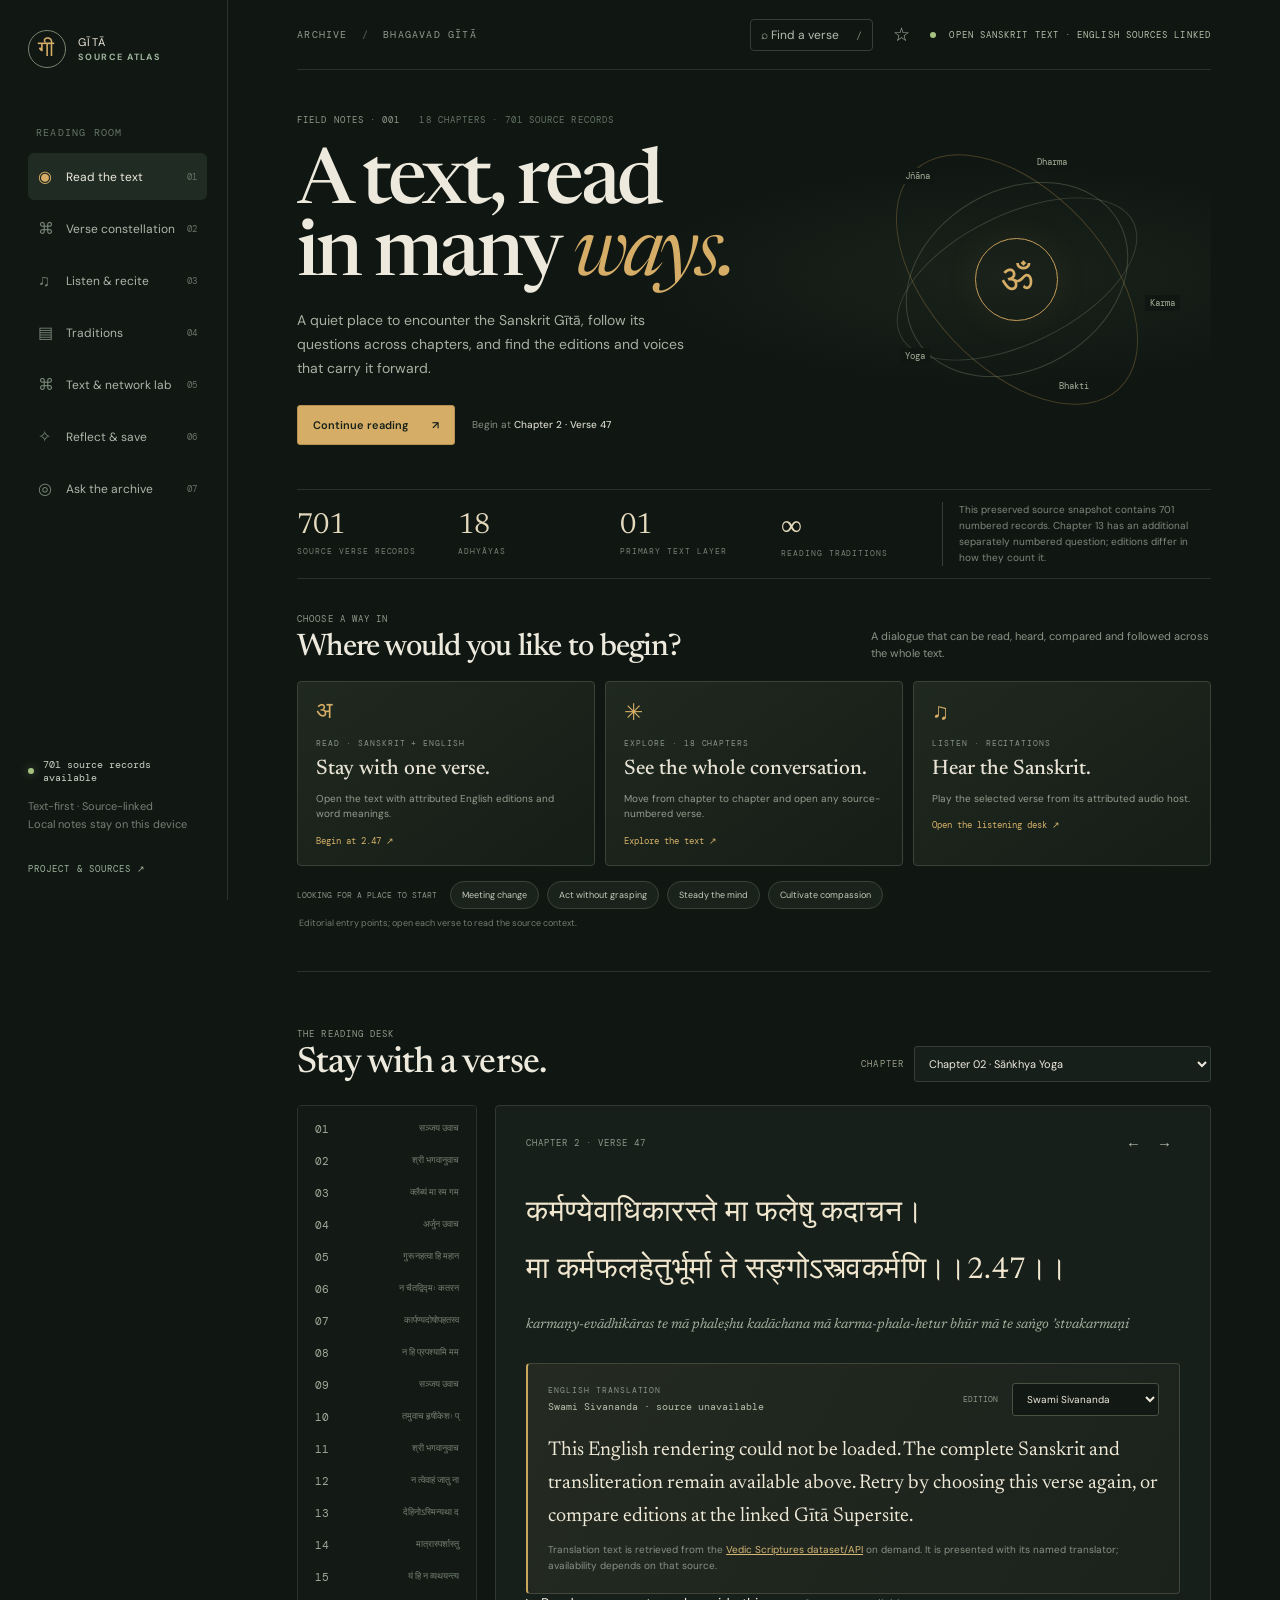
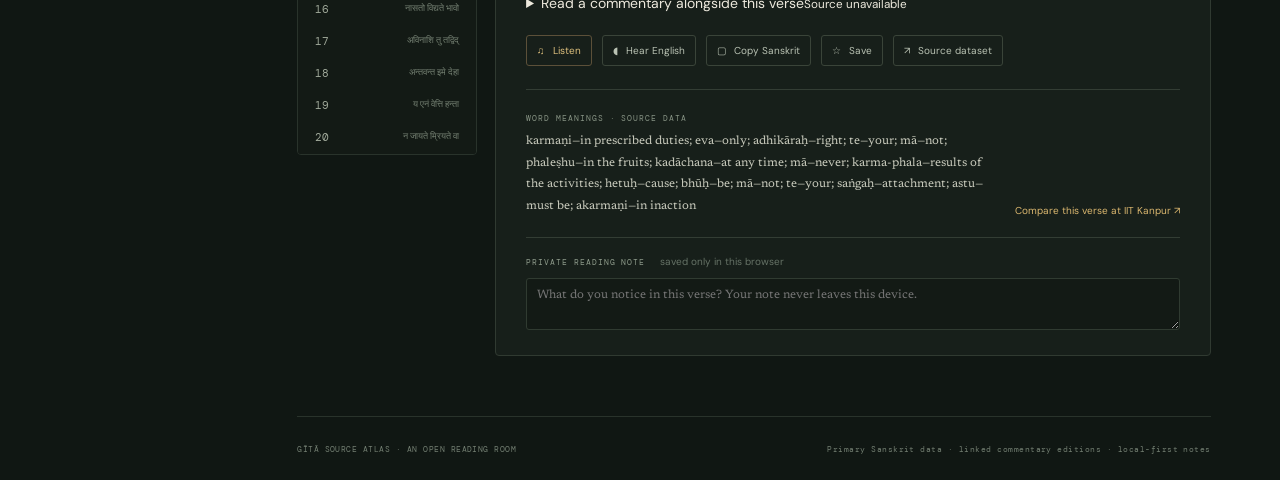
==== commit ed4b4c71: "Refresh guided landing assets" ====
--- a/index.html
+++ b/index.html
@@ -6,7 +6,7 @@
   <title>Gītā Source Atlas — a reading room for the Bhagavad Gītā</title>
   <link rel="preconnect" href="https://fonts.googleapis.com"><link rel="preconnect" href="https://fonts.gstatic.com" crossorigin>
   <link href="https://fonts.googleapis.com/css2?family=DM+Mono:wght@400;500&family=DM+Sans:wght@400;500;600;700&family=Newsreader:opsz,wght@6..72,400;6..72,500;6..72,600&display=swap" rel="stylesheet">
-  <link rel="stylesheet" href="styles.css?v=20261109-bilingual-1"><link rel="manifest" href="manifest.webmanifest">
+  <link rel="stylesheet" href="styles.css?v=20261109-guided-2"><link rel="manifest" href="manifest.webmanifest">
 </head>
 <body>
   <div class="shell">
@@ -54,6 +54,6 @@
     </main>
   </div>
   <dialog id="searchDialog"><form method="dialog"><button class="close-dialog" aria-label="Close">×</button><label for="searchInput" class="eyebrow">FIND A VERSE · e.g. 2.47</label><input id="searchInput" placeholder="Chapter.Verse or Sanskrit phrase" autocomplete="off"><div id="searchResults"></div><p>Type a chapter and verse, or search the Sanskrit corpus.</p></form></dialog>
-  <script src="app.js?v=20261109-bilingual-1"></script>
+  <script src="app.js?v=20261109-guided-2"></script>
 </body></html>
 
--- a/styles.css
+++ b/styles.css
@@ -47,3 +47,21 @@
 .stats strong{font-size:29px}
 @media(max-width:800px){.reflect-grid{grid-template-columns:1fr}.saved-verses,.ask-results{grid-template-columns:1fr}.translation-panel{padding:15px}.english-translation{font-size:18px}.audio-card{grid-template-columns:46px 1fr}.audio-card>.primary-btn{grid-column:2;width:max-content}.ask-panel{padding:16px}}
 @media(max-width:520px){#askForm{flex-direction:column}.translation-select-label{margin-left:0}}
+
+.home-discover{padding:34px 0 42px;border-bottom:1px solid #29332b}
+.discover-intro{display:flex;align-items:end;justify-content:space-between;gap:20px;margin-bottom:18px}
+.discover-intro h2{font:500 31px var(--serif);letter-spacing:-.025em;margin:7px 0 0}
+.discover-intro>p{max-width:340px;margin:0;color:#899486;font:11px/1.6 var(--sans)}
+.discover-grid{display:grid;grid-template-columns:repeat(3,minmax(0,1fr));gap:10px}
+.discover-card{display:grid;align-content:start;gap:11px;min-height:185px;padding:17px 18px;text-align:left;background:linear-gradient(145deg,#20291f,#151d17);border:1px solid #394339;border-radius:4px;color:#e8e2d5;cursor:pointer;transition:transform .2s,border-color .2s}
+.discover-card:hover{transform:translateY(-2px);border-color:#9c8149}
+.discover-mark{font:23px var(--serif);color:var(--gold);height:28px}
+.discover-card strong{font:21px var(--serif);font-weight:500}
+.discover-card small{font:10px/1.55 var(--sans);color:#929d8e;max-width:270px}
+.discover-card b{font:9px var(--mono);color:#d7b36a;font-weight:400;margin-top:2px}
+.situation-row{display:flex;align-items:center;flex-wrap:wrap;gap:8px;margin-top:15px}
+.situation-row>span{font:8px var(--mono);color:#879384;margin-right:5px}
+.situation-row button{border:1px solid #394339;border-radius:999px;background:#19221b;color:#c5cbbb;padding:7px 11px;font:9px var(--sans);cursor:pointer}
+.situation-row button:hover{border-color:#b69a5c;color:#ead8ae}
+.situation-row small{flex-basis:100%;font:9px var(--sans);color:#707d71;margin-left:2px}
+@media(max-width:720px){.home-discover{padding:26px 0}.discover-intro{display:block}.discover-intro h2{font-size:26px}.discover-intro>p{margin-top:8px}.discover-grid{grid-template-columns:1fr}.discover-card{min-height:148px}.situation-row>span{flex-basis:100%}}
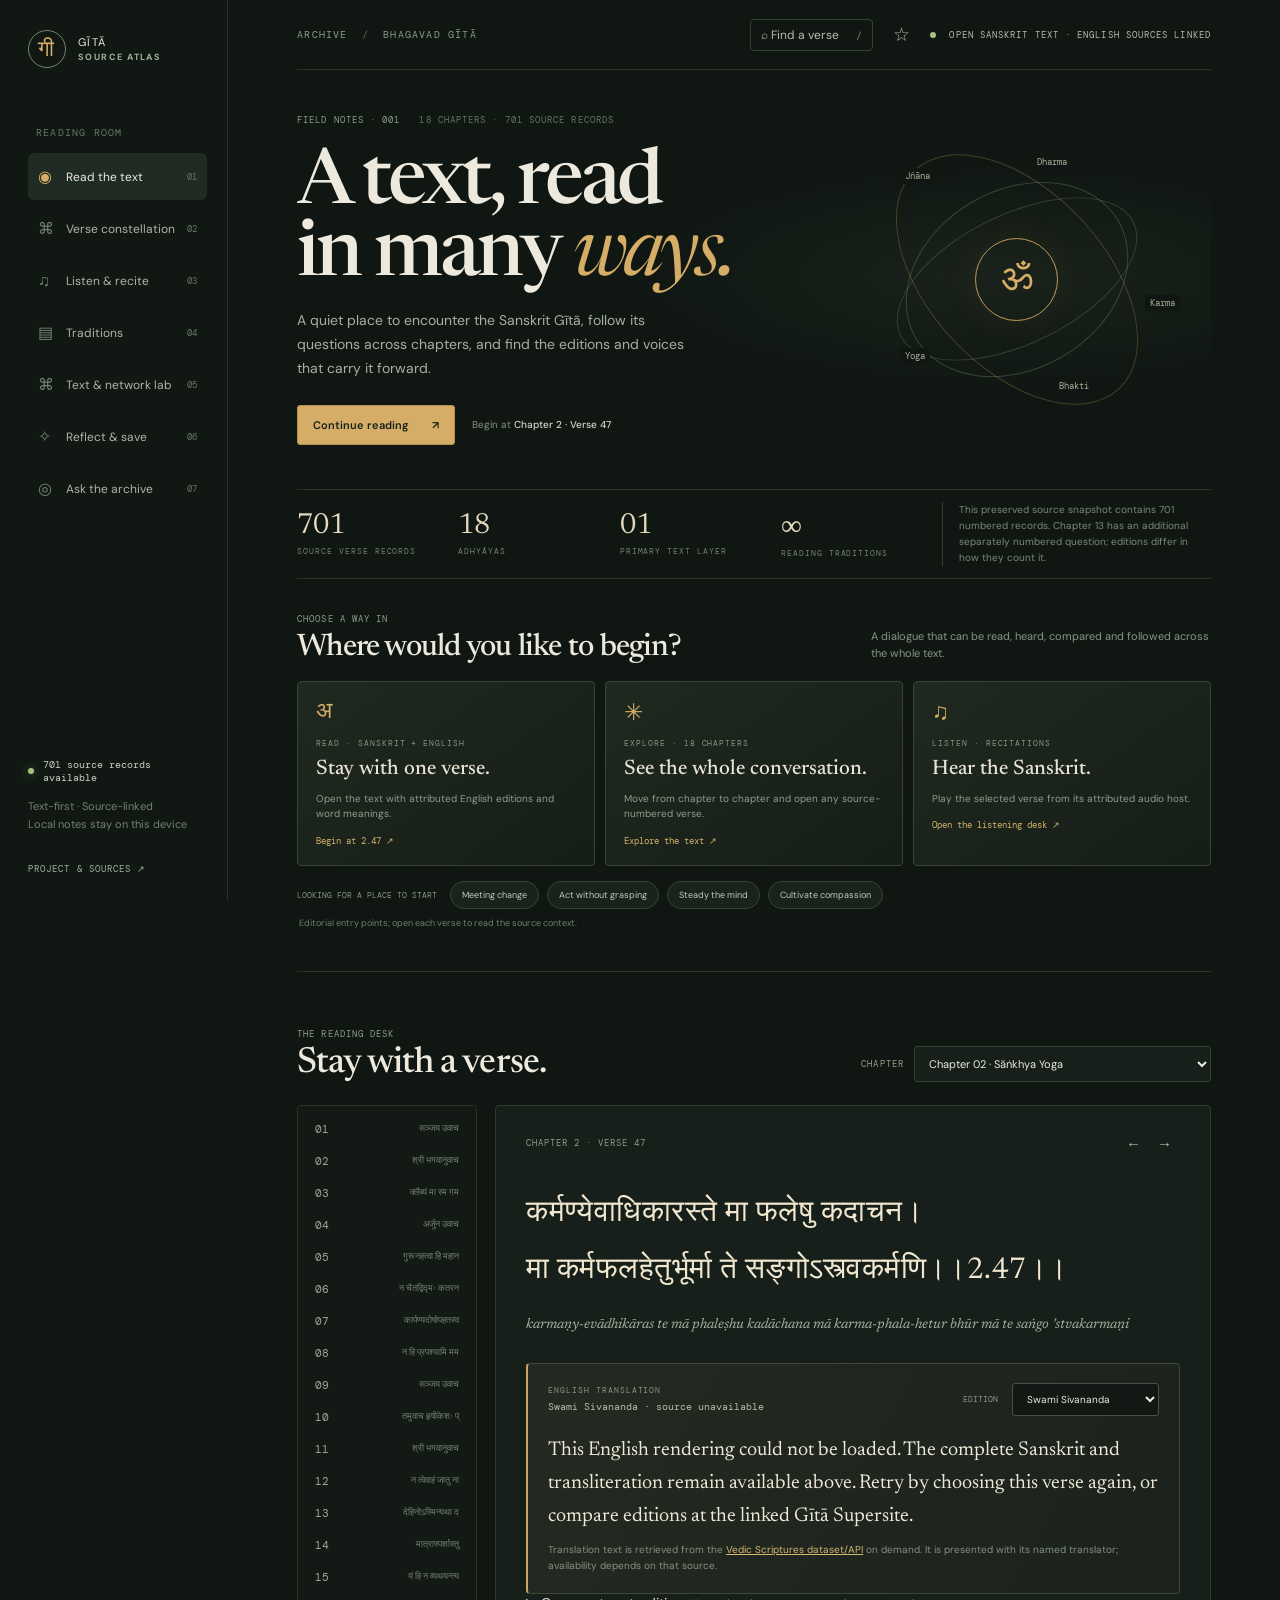
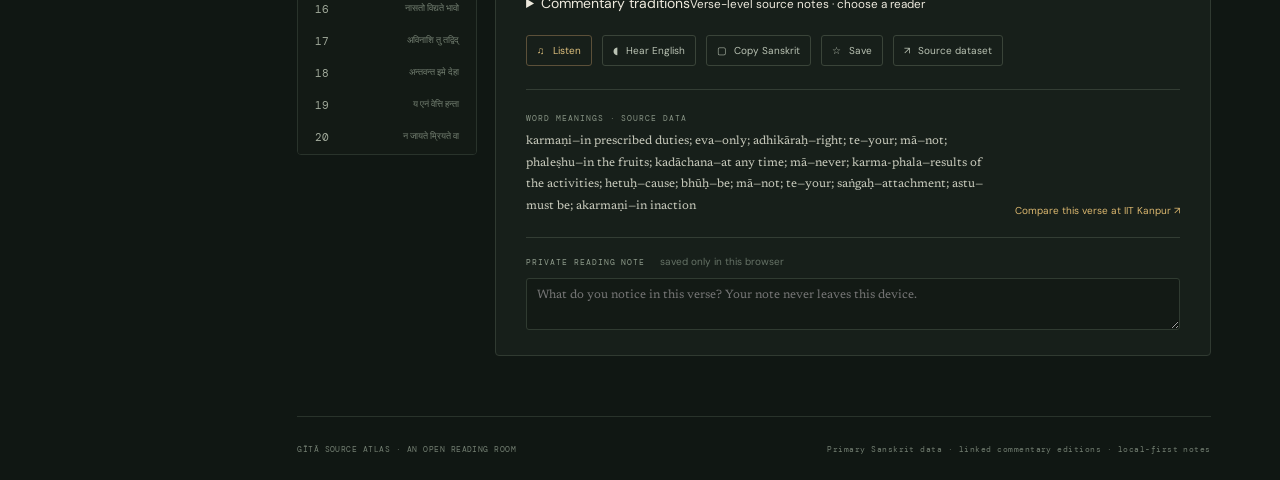
==== commit 3a316ac9: "Add a selector for the commentary traditions" ====
--- a/index.html
+++ b/index.html
@@ -27,7 +27,7 @@
       <section class="hero"><div class="hero-copy"><div class="eyebrow"><span>FIELD NOTES · 001</span><span>18 CHAPTERS · 701 SOURCE RECORDS</span></div><h1>A text, read<br>in many <em>ways.</em></h1><p class="intro">A quiet place to encounter the Sanskrit Gītā, follow its questions across chapters, and find the editions and voices that carry it forward.</p><div class="hero-actions"><button class="primary-btn" id="continueBtn">Continue reading <span>↗</span></button><span class="hero-note">Begin at <b>Chapter 2 · Verse 47</b></span></div></div><div class="mandala-wrap" aria-hidden="true"><div class="orbit orbit-a"></div><div class="orbit orbit-b"></div><div class="orbit orbit-c"></div><div class="mandala-core">ॐ</div><span class="orbit-label l1">Dharma</span><span class="orbit-label l2">Yoga</span><span class="orbit-label l3">Karma</span><span class="orbit-label l4">Jñāna</span><span class="orbit-label l5">Bhakti</span></div></section>
       <section class="stats"><div><strong id="verseCount">700</strong><span>SOURCE VERSE RECORDS</span></div><div><strong>18</strong><span>ADHYĀYAS</span></div><div><strong>01</strong><span>PRIMARY TEXT LAYER</span></div><div><strong>∞</strong><span>READING TRADITIONS</span></div><p>Counts follow the standard 700-verse arrangement. Verse numbering and textual witnesses vary across editions.</p></section>
       <section class="home-discover"><div class="discover-intro"><div><div class="eyebrow">CHOOSE A WAY IN</div><h2>Where would you like to begin?</h2></div><p>A dialogue that can be read, heard, compared and followed across the whole text.</p></div><div class="discover-grid"><button class="discover-card" data-open-ref="2.47"><span class="discover-mark">अ</span><span class="mini-label">READ · SANSKRIT + ENGLISH</span><strong>Stay with one verse.</strong><small>Open the text with attributed English editions and word meanings.</small><b>Begin at 2.47 ↗</b></button><button class="discover-card" data-view="map"><span class="discover-mark">✳</span><span class="mini-label">EXPLORE · 18 CHAPTERS</span><strong>See the whole conversation.</strong><small>Move from chapter to chapter and open any source-numbered verse.</small><b>Explore the text ↗</b></button><button class="discover-card" data-view="listen"><span class="discover-mark">♫</span><span class="mini-label">LISTEN · RECITATIONS</span><strong>Hear the Sanskrit.</strong><small>Play the selected verse from its attributed audio host.</small><b>Open the listening desk ↗</b></button></div><div class="situation-row"><span>LOOKING FOR A PLACE TO START</span><button data-open-ref="2.14">Meeting change</button><button data-open-ref="2.47">Act without grasping</button><button data-open-ref="6.5">Steady the mind</button><button data-open-ref="12.13">Cultivate compassion</button><small>Editorial entry points; open each verse to read the source context.</small></div></section><section class="workspace view-active" id="view-read"><div class="section-head"><div><div class="eyebrow">THE READING DESK</div><h2>Stay with a verse.</h2></div><div class="select-wrap"><label for="chapterSelect">CHAPTER</label><select id="chapterSelect"></select></div></div>
-        <div class="reading-grid"><aside class="verse-list" id="verseList" aria-label="Verses in this chapter"></aside><article class="verse-card"><div class="verse-meta"><span id="verseRef">CHAPTER 2 · VERSE 47</span><div><button id="prevVerse" class="small-arrow" aria-label="Previous verse">←</button><button id="nextVerse" class="small-arrow" aria-label="Next verse">→</button></div></div><div class="verse-sanskrit" id="sanskrit">कर्मण्येवाधिकारस्ते मा फलेषु कदाचन ।<br>मा कर्मफलहेतुर्भूर्मा ते सङ्गोऽस्त्वकर्मणि ॥</div><div class="transliteration" id="transliteration">karmaṇy-evādhikāras te mā phaleṣu kadācana<br>mā karma-phala-hetur bhūr mā te saṅgo ’stv akarmaṇi</div><section class="translation-panel" aria-live="polite"><div class="translation-heading"><div><span class="mini-label">ENGLISH TRANSLATION</span><span id="translationAuthor" class="translation-author">Swami Sivananda · loading source text</span></div><label class="translation-select-label" for="translationSelect">EDITION</label><select id="translationSelect" aria-label="English translation edition"><option value="siva">Swami Sivananda</option><option value="gambir">Swami Gambirananda</option><option value="purohit">Purohit Swami</option><option value="san">S. Sankaranarayan</option><option value="adi">Swami Adidevananda</option><option value="raman">Sri Ramanuja</option><option value="sankar">Sri Shankaracharya</option></select></div><p id="englishTranslation" class="english-translation">Loading an attributed English rendering for this verse…</p><p class="translation-credit">Translation text is retrieved from the <a href="https://github.com/vedicscriptures/bhagavad-gita" target="_blank" rel="noreferrer">Vedic Scriptures dataset/API</a> on demand. It is presented with its named translator; availability depends on that source.</p></section><details class="commentary-panel"><summary><span>Read a commentary alongside this verse</span><small id="commentaryAuthor">Loading source commentary…</small></summary><div id="commentaryText" class="commentary-text">Commentary is loaded from the selected translator’s source record when available.</div></details><div class="verse-tools"><button id="listenVerse" class="tool-btn">♫ <span>Listen</span></button><button id="readEnglish" class="tool-btn">◖ <span>Hear English</span></button><button id="copyVerse" class="tool-btn">▢ <span>Copy Sanskrit</span></button><button id="verseBookmark" class="tool-btn">☆ <span>Save</span></button><a id="sourceVerse" href="https://github.com/gita/gita" target="_blank" rel="noreferrer" class="tool-btn">↗ <span>Source dataset</span></a></div><div class="verse-divider"></div><div class="verse-lower"><div><div class="mini-label">WORD MEANINGS · SOURCE DATA</div><div id="wordMeanings" class="word-meanings">karmaṇi — in prescribed duty · eva — certainly · adhikāraḥ — right · te — your · mā — never · phaleṣu — in the fruits</div></div><a id="compareVerse" class="text-link" href="https://heritage.iitk.ac.in/SBG/2.47" target="_blank" rel="noreferrer">Compare this verse at IIT Kanpur ↗</a></div><div class="note-box"><label for="journal">PRIVATE READING NOTE <span>saved only in this browser</span></label><textarea id="journal" placeholder="What do you notice in this verse? Your note never leaves this device."></textarea></div></article></div>
+        <div class="reading-grid"><aside class="verse-list" id="verseList" aria-label="Verses in this chapter"></aside><article class="verse-card"><div class="verse-meta"><span id="verseRef">CHAPTER 2 · VERSE 47</span><div><button id="prevVerse" class="small-arrow" aria-label="Previous verse">←</button><button id="nextVerse" class="small-arrow" aria-label="Next verse">→</button></div></div><div class="verse-sanskrit" id="sanskrit">कर्मण्येवाधिकारस्ते मा फलेषु कदाचन ।<br>मा कर्मफलहेतुर्भूर्मा ते सङ्गोऽस्त्वकर्मणि ॥</div><div class="transliteration" id="transliteration">karmaṇy-evādhikāras te mā phaleṣu kadācana<br>mā karma-phala-hetur bhūr mā te saṅgo ’stv akarmaṇi</div><section class="translation-panel" aria-live="polite"><div class="translation-heading"><div><span class="mini-label">ENGLISH TRANSLATION</span><span id="translationAuthor" class="translation-author">Swami Sivananda · loading source text</span></div><label class="translation-select-label" for="translationSelect">EDITION</label><select id="translationSelect" aria-label="English translation edition"><option value="siva">Swami Sivananda</option><option value="gambir">Swami Gambirananda</option><option value="purohit">Purohit Swami</option><option value="san">S. Sankaranarayan</option><option value="adi">Swami Adidevananda</option><option value="raman">Sri Ramanuja</option><option value="sankar">Sri Shankaracharya</option></select></div><p id="englishTranslation" class="english-translation">Loading an attributed English rendering for this verse…</p><p class="translation-credit">Translation text is retrieved from the <a href="https://github.com/vedicscriptures/bhagavad-gita" target="_blank" rel="noreferrer">Vedic Scriptures dataset/API</a> on demand. It is presented with its named translator; availability depends on that source.</p></section><details class="commentary-panel"><summary><span>Commentary traditions</span><small>Verse-level source notes · choose a reader</small></summary><div class="commentary-controls"><label for="commentarySelect">COMMENTATOR</label><select id="commentarySelect" aria-label="Commentary tradition"><option value="siva">Swami Sivananda · English</option><option value="gambir">Swami Gambirananda · English</option><option value="san">S. Sankaranarayan · English</option><option value="adi">Swami Adidevananda · English</option><option value="purohit">Purohit Swami · English</option><option value="raman">Sri Ramanuja · Sanskrit / English</option><option value="sankar">Sri Shankaracharya · Sanskrit / English</option><option value="abhinav">Abhinavagupta · Sanskrit / English</option><option value="madhav">Madhavacharya · Sanskrit</option><option value="anand">Anandgiri · Sanskrit</option><option value="dhan">Dhanpati · Sanskrit</option><option value="neel">Neelkanth · Sanskrit</option><option value="srid">Sridhara Swami · Sanskrit</option><option value="venkat">Vedantadeshikacharya · Sanskrit</option><option value="jaya">Jayatritha · Sanskrit</option><option value="ms">Madhusudan Saraswati · Sanskrit</option><option value="puru">Purushottamji · Sanskrit</option><option value="vallabh">Vallabhacharya · Sanskrit</option><option value="rams">Ramsukhdas · Hindi</option><option value="chinmay">Chinmayananda · Hindi</option></select><small id="commentaryAuthor">Swami Sivananda · loading</small></div><div id="commentaryText" class="commentary-text">Loading this verse’s source commentary…</div><p class="commentary-credit">Commentary remains attributed to its author and is fetched from the source dataset on demand.</p></details><div class="verse-tools"><button id="listenVerse" class="tool-btn">♫ <span>Listen</span></button><button id="readEnglish" class="tool-btn">◖ <span>Hear English</span></button><button id="copyVerse" class="tool-btn">▢ <span>Copy Sanskrit</span></button><button id="verseBookmark" class="tool-btn">☆ <span>Save</span></button><a id="sourceVerse" href="https://github.com/gita/gita" target="_blank" rel="noreferrer" class="tool-btn">↗ <span>Source dataset</span></a></div><div class="verse-divider"></div><div class="verse-lower"><div><div class="mini-label">WORD MEANINGS · SOURCE DATA</div><div id="wordMeanings" class="word-meanings">karmaṇi — in prescribed duty · eva — certainly · adhikāraḥ — right · te — your · mā — never · phaleṣu — in the fruits</div></div><a id="compareVerse" class="text-link" href="https://heritage.iitk.ac.in/SBG/2.47" target="_blank" rel="noreferrer">Compare this verse at IIT Kanpur ↗</a></div><div class="note-box"><label for="journal">PRIVATE READING NOTE <span>saved only in this browser</span></label><textarea id="journal" placeholder="What do you notice in this verse? Your note never leaves this device."></textarea></div></article></div>
       </section>
       <section class="workspace" id="view-map"><div class="section-head"><div><div class="eyebrow">A GUIDE, NOT A CLAIM</div><h2>Follow the conversation.</h2></div><div class="map-legend"><i></i> chapter <b></b> selected verse <span>dots preserve source order; no inferred themes</span></div></div><div class="map-panel"><svg id="constellation" viewBox="0 0 900 600" role="img" aria-label="Interactive map of the Gita's eighteen chapters and every loaded verse record"></svg><div class="map-caption"><span>ALL SOURCE VERSE RECORDS · ORDERED BY CHAPTER</span><span>Choose a dot to open that verse</span></div></div><div class="map-cards" id="chapterCards"></div></section>
       <section class="workspace" id="view-listen"><div class="section-head"><div><div class="eyebrow">RECITATION DESK</div><h2>Hear the verse.</h2></div><span class="external-note">Recitations open at their source. Gītā Source Atlas does not rehost recordings.</span></div><div class="listen-layout"><div class="audio-card"><div class="audio-glyph">♫</div><div><div class="mini-label">CURRENT SELECTION · ORIGINAL SANSKRIT RECITATION</div><h3 id="audioHeading">Bhagavad Gītā · 2.47</h3><p id="audioStatus">Audio streams from the cited recitation host; it is not stored in this archive.</p><audio id="verseAudio" controls preload="none" aria-label="Listen to this Bhagavad Gita verse"></audio></div><a id="audioLink" class="primary-btn" target="_blank" rel="noreferrer">Open recitation source ↗</a></div><div class="listen-options"><div><span class="eyebrow">PER-VERSE AUDIO</span><p>Open the verse page at Holy Bhagavad Gita to access its recitation.</p><a id="holyAudio" target="_blank" rel="noreferrer">Open source verse ↗</a></div><div><span class="eyebrow">RECITATION IN YOUR BROWSER</span><p>Use device speech synthesis for a Sanskrit text reading. Pronunciation depends on your installed voice.</p><button id="speakBtn" class="text-link">Read selected Sanskrit aloud ↗</button></div><div><span class="eyebrow">MANTRA & CHANTING</span><p>Mantra collections belong to specific recitation traditions. Explore recordings and catalogues with source attribution.</p><a href="https://archive.org/search?query=bhagavad+gita+recitation" target="_blank" rel="noreferrer">Search Internet Archive ↗</a></div></div></div></section>
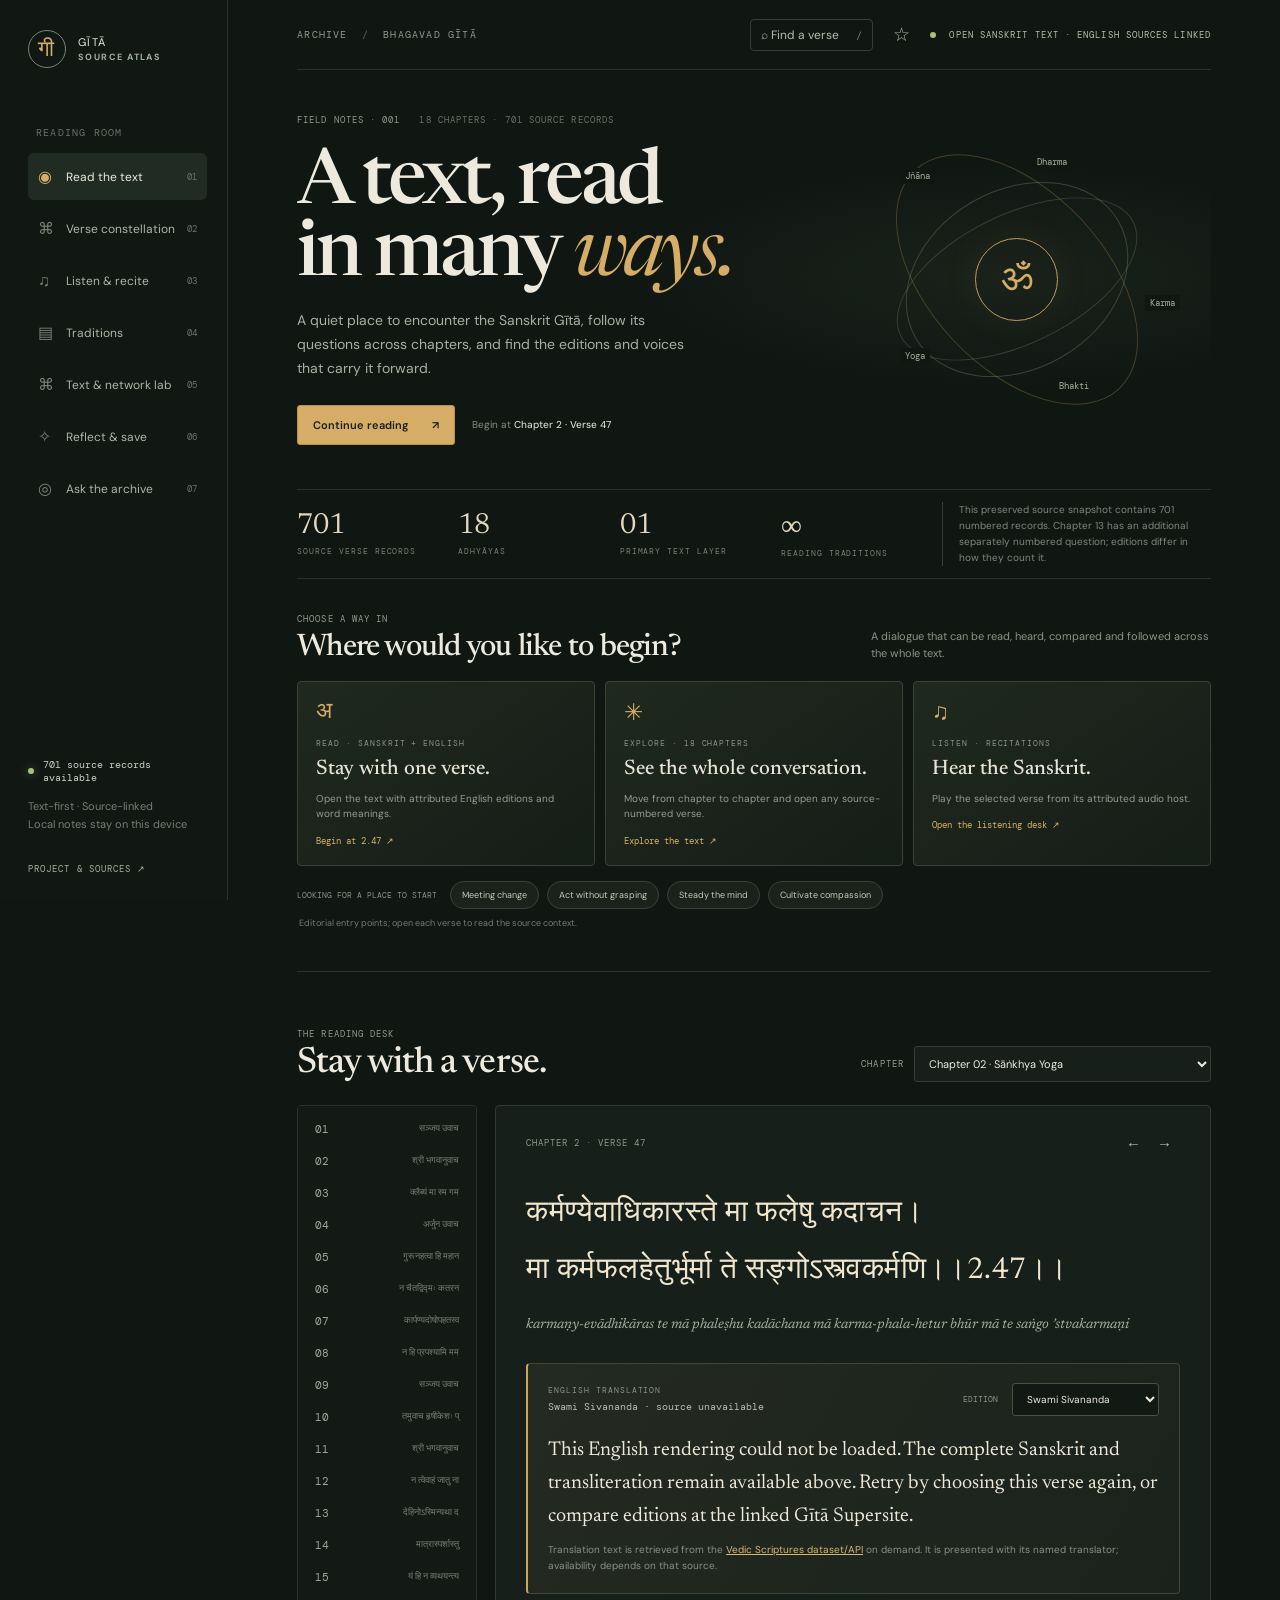
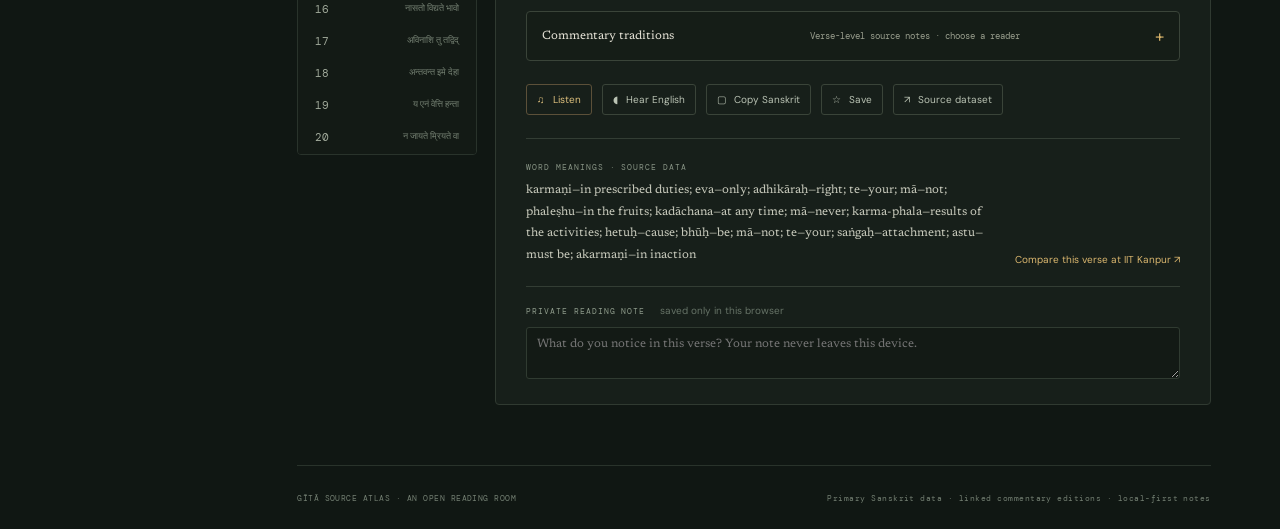
==== commit e3096eda: "Refresh the reader with commentary edition controls" ====
--- a/index.html
+++ b/index.html
@@ -6,7 +6,7 @@
   <title>Gītā Source Atlas — a reading room for the Bhagavad Gītā</title>
   <link rel="preconnect" href="https://fonts.googleapis.com"><link rel="preconnect" href="https://fonts.gstatic.com" crossorigin>
   <link href="https://fonts.googleapis.com/css2?family=DM+Mono:wght@400;500&family=DM+Sans:wght@400;500;600;700&family=Newsreader:opsz,wght@6..72,400;6..72,500;6..72,600&display=swap" rel="stylesheet">
-  <link rel="stylesheet" href="styles.css?v=20261109-guided-2"><link rel="manifest" href="manifest.webmanifest">
+  <link rel="stylesheet" href="styles.css?v=20261109-commentary-3"><link rel="manifest" href="manifest.webmanifest">
 </head>
 <body>
   <div class="shell">
@@ -54,6 +54,6 @@
     </main>
   </div>
   <dialog id="searchDialog"><form method="dialog"><button class="close-dialog" aria-label="Close">×</button><label for="searchInput" class="eyebrow">FIND A VERSE · e.g. 2.47</label><input id="searchInput" placeholder="Chapter.Verse or Sanskrit phrase" autocomplete="off"><div id="searchResults"></div><p>Type a chapter and verse, or search the Sanskrit corpus.</p></form></dialog>
-  <script src="app.js?v=20261109-guided-2"></script>
+  <script src="app.js?v=20261109-commentary-3"></script>
 </body></html>
 
--- a/styles.css
+++ b/styles.css
@@ -65,3 +65,15 @@
 .situation-row button:hover{border-color:#b69a5c;color:#ead8ae}
 .situation-row small{flex-basis:100%;font:9px var(--sans);color:#707d71;margin-left:2px}
 @media(max-width:720px){.home-discover{padding:26px 0}.discover-intro{display:block}.discover-intro h2{font-size:26px}.discover-intro>p{margin-top:8px}.discover-grid{grid-template-columns:1fr}.discover-card{min-height:148px}.situation-row>span{flex-basis:100%}}
+
+.commentary-panel{margin-top:17px;border:1px solid #3a4439;border-radius:4px;background:#151d17}
+.commentary-panel summary{display:flex;align-items:center;justify-content:space-between;gap:12px;padding:13px 15px;cursor:pointer;list-style:none;font:12px var(--serif);color:#e4e1d5}
+.commentary-panel summary::-webkit-details-marker{display:none}.commentary-panel summary:after{content:'+';color:#d7b36a;font:17px var(--sans)}.commentary-panel[open] summary:after{content:'−'}
+.commentary-panel summary small{font:9px var(--mono);color:#9a9f8e}
+.commentary-controls{display:flex;align-items:center;gap:10px;flex-wrap:wrap;padding:0 15px 12px;border-bottom:1px solid #303a31}
+.commentary-controls label{font:8px var(--mono);color:#879384}
+#commentarySelect{max-width:min(100%,360px);background:#111814;color:#e5e0d3;border:1px solid #414b40;border-radius:3px;padding:8px;font:10px var(--sans)}
+.commentary-controls small{font:9px var(--mono);color:#b7bda9}
+.commentary-text{max-height:420px;overflow:auto;white-space:pre-wrap;padding:16px 17px;font:13px/1.75 var(--serif);color:#c7cbbf}
+.commentary-credit{margin:0;padding:0 17px 13px;font:9px/1.5 var(--sans);color:#788477}
+@media(max-width:520px){.commentary-panel summary{align-items:flex-start}.commentary-panel summary small{max-width:45%;text-align:right}.commentary-controls{align-items:flex-start;flex-direction:column}}
